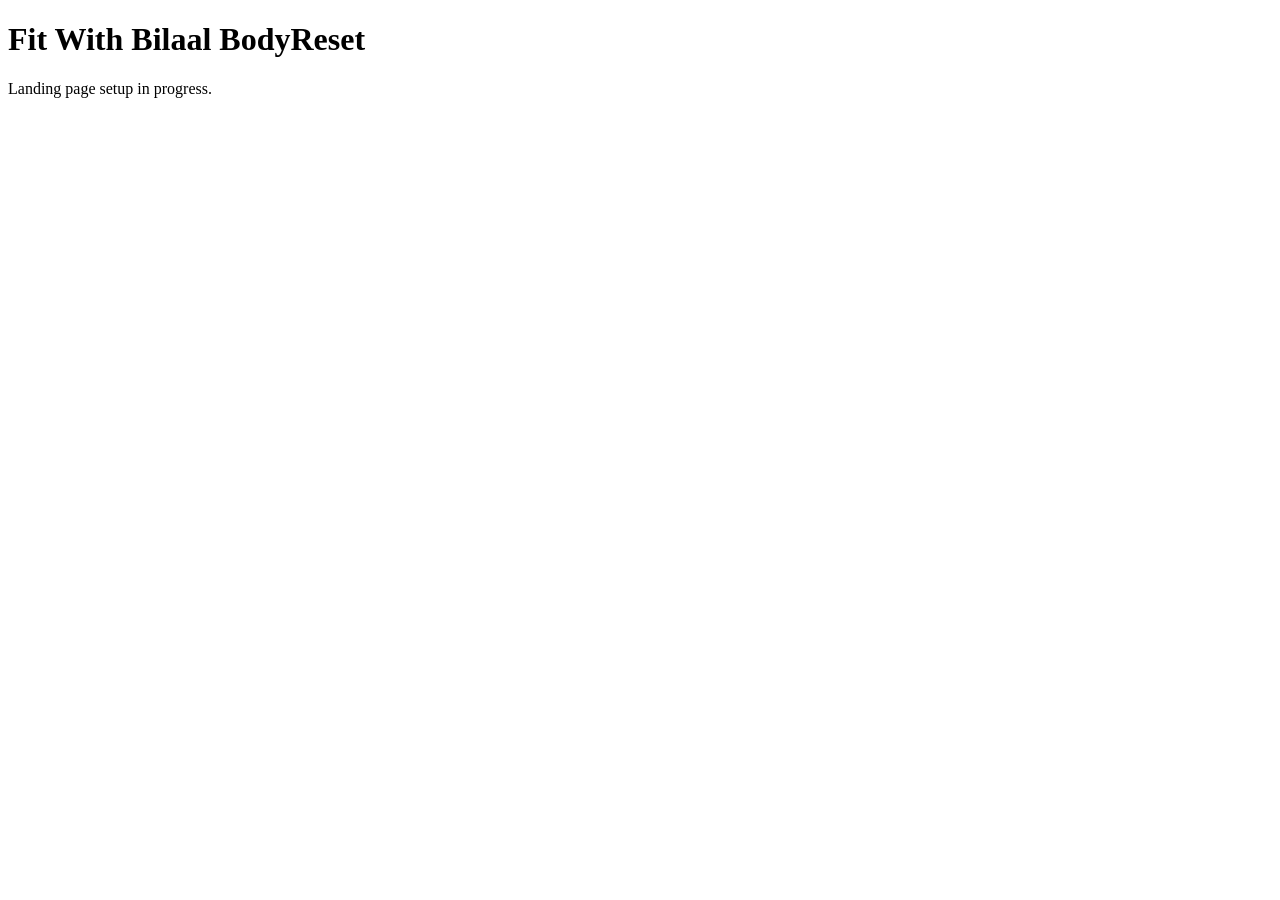
==== index.html @ ba9c6696 "Add Fit With Bilaal landing page" ====
<!doctype html>
<html lang="en"><head><meta charset="utf-8"><meta name="viewport" content="width=device-width, initial-scale=1"><title>Fit With Bilaal | BodyReset</title><meta name="description" content="30 Day Skinny Fat Reset BodyReset Collection"><link rel="stylesheet" href="styles.css"></head><body><main><h1>Fit With Bilaal BodyReset</h1><p>Landing page setup in progress.</p></main></body></html>
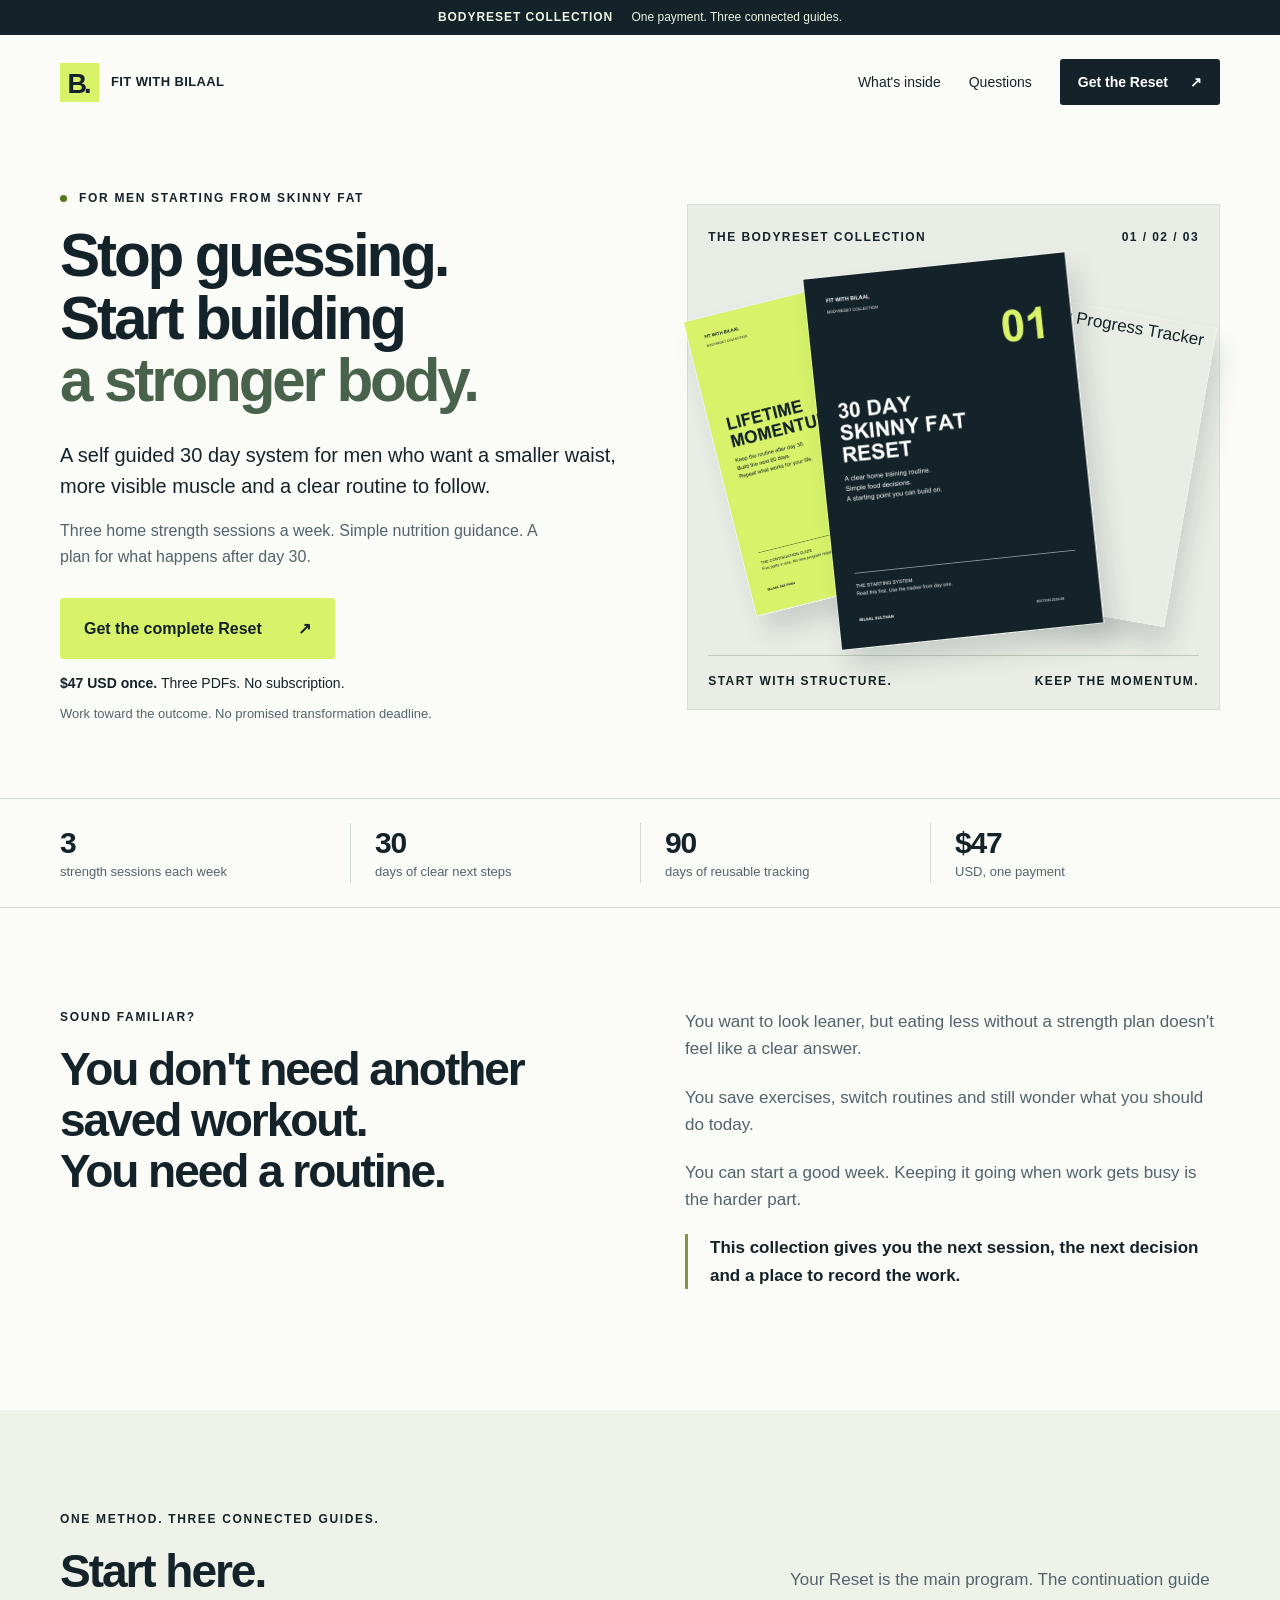
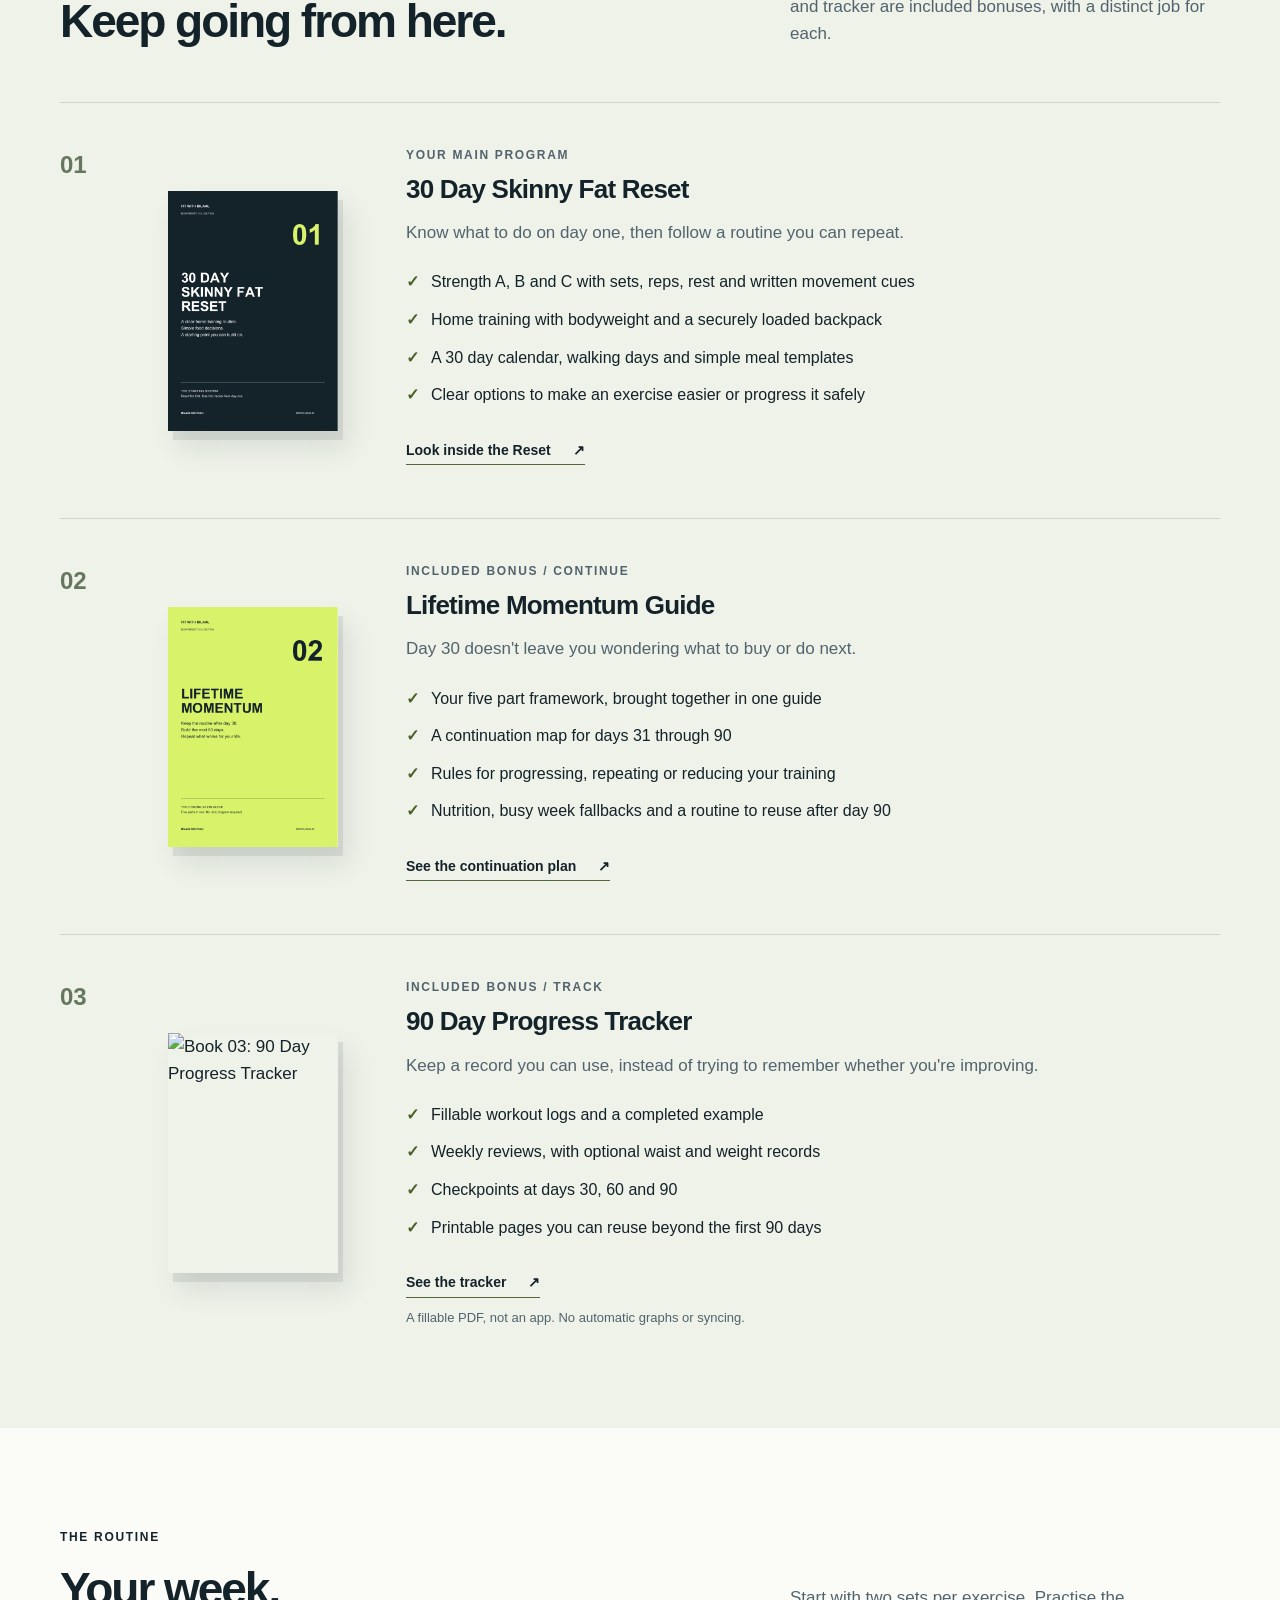
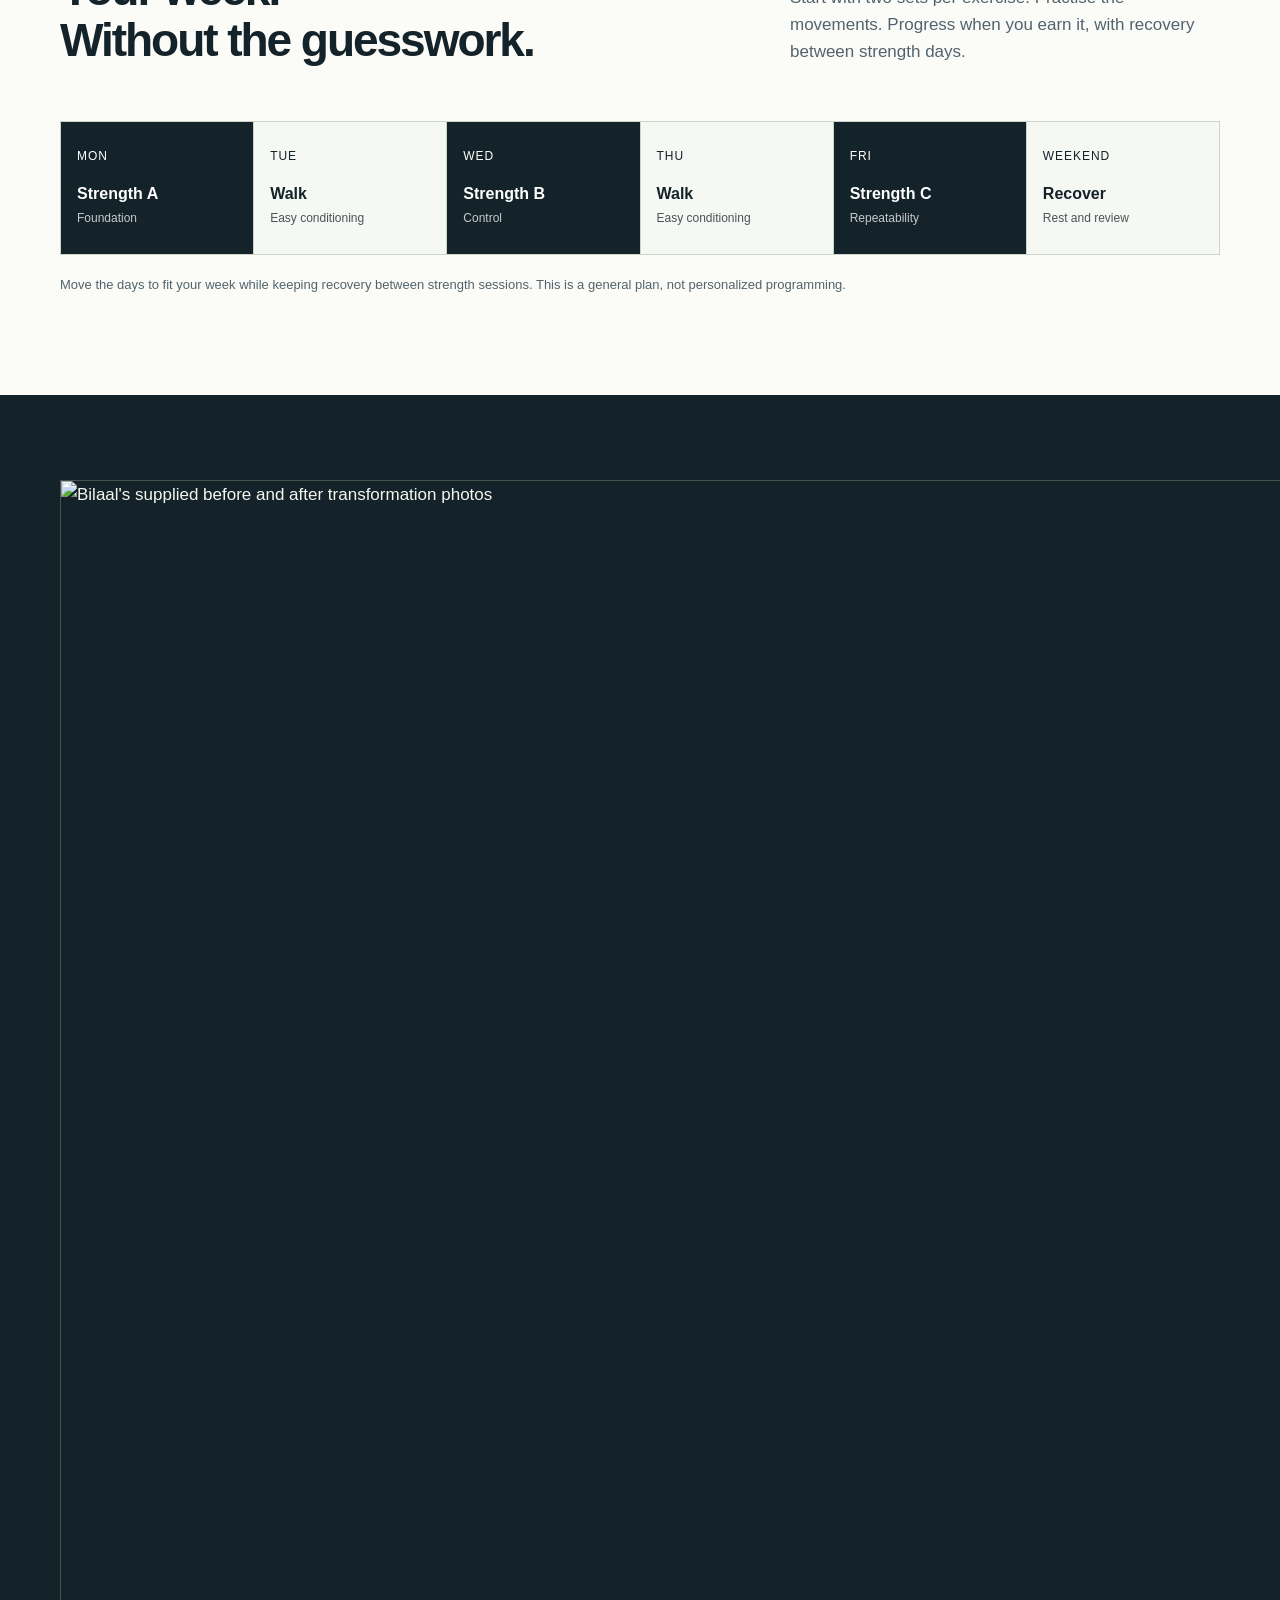
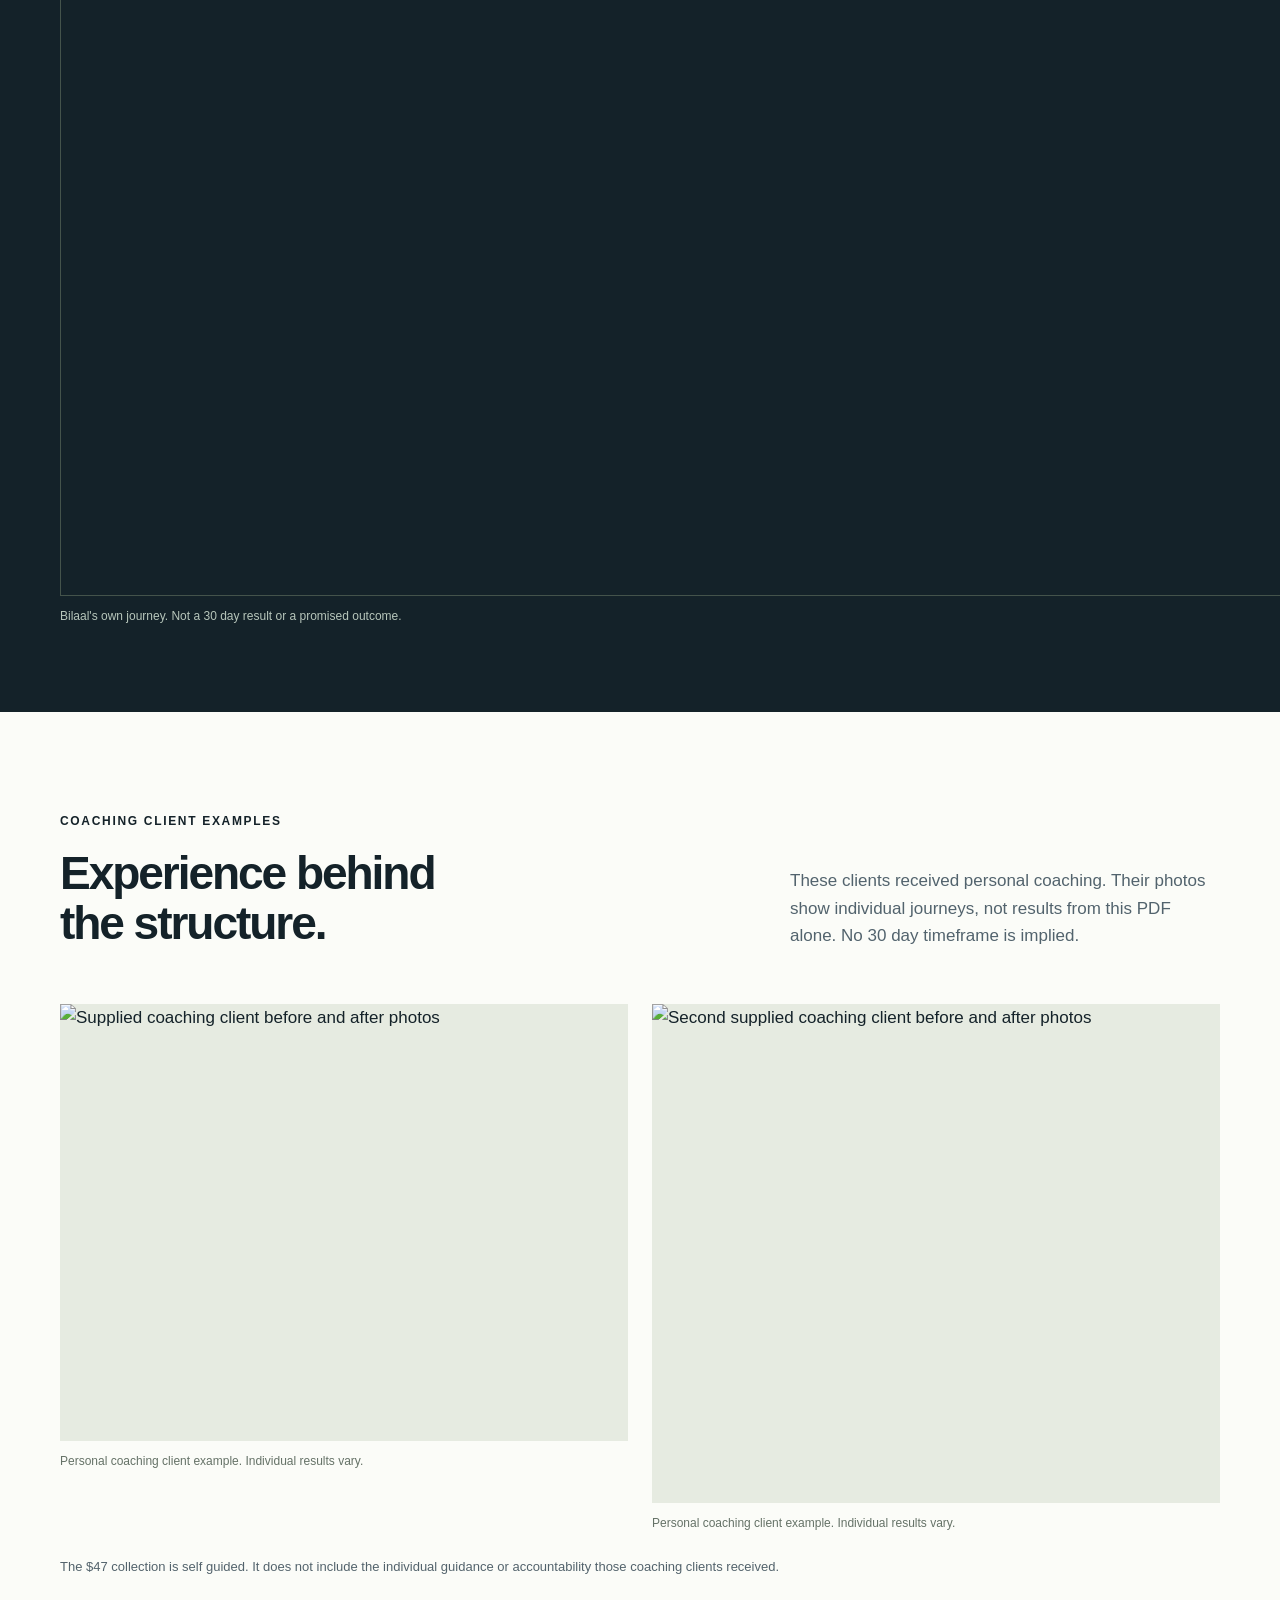
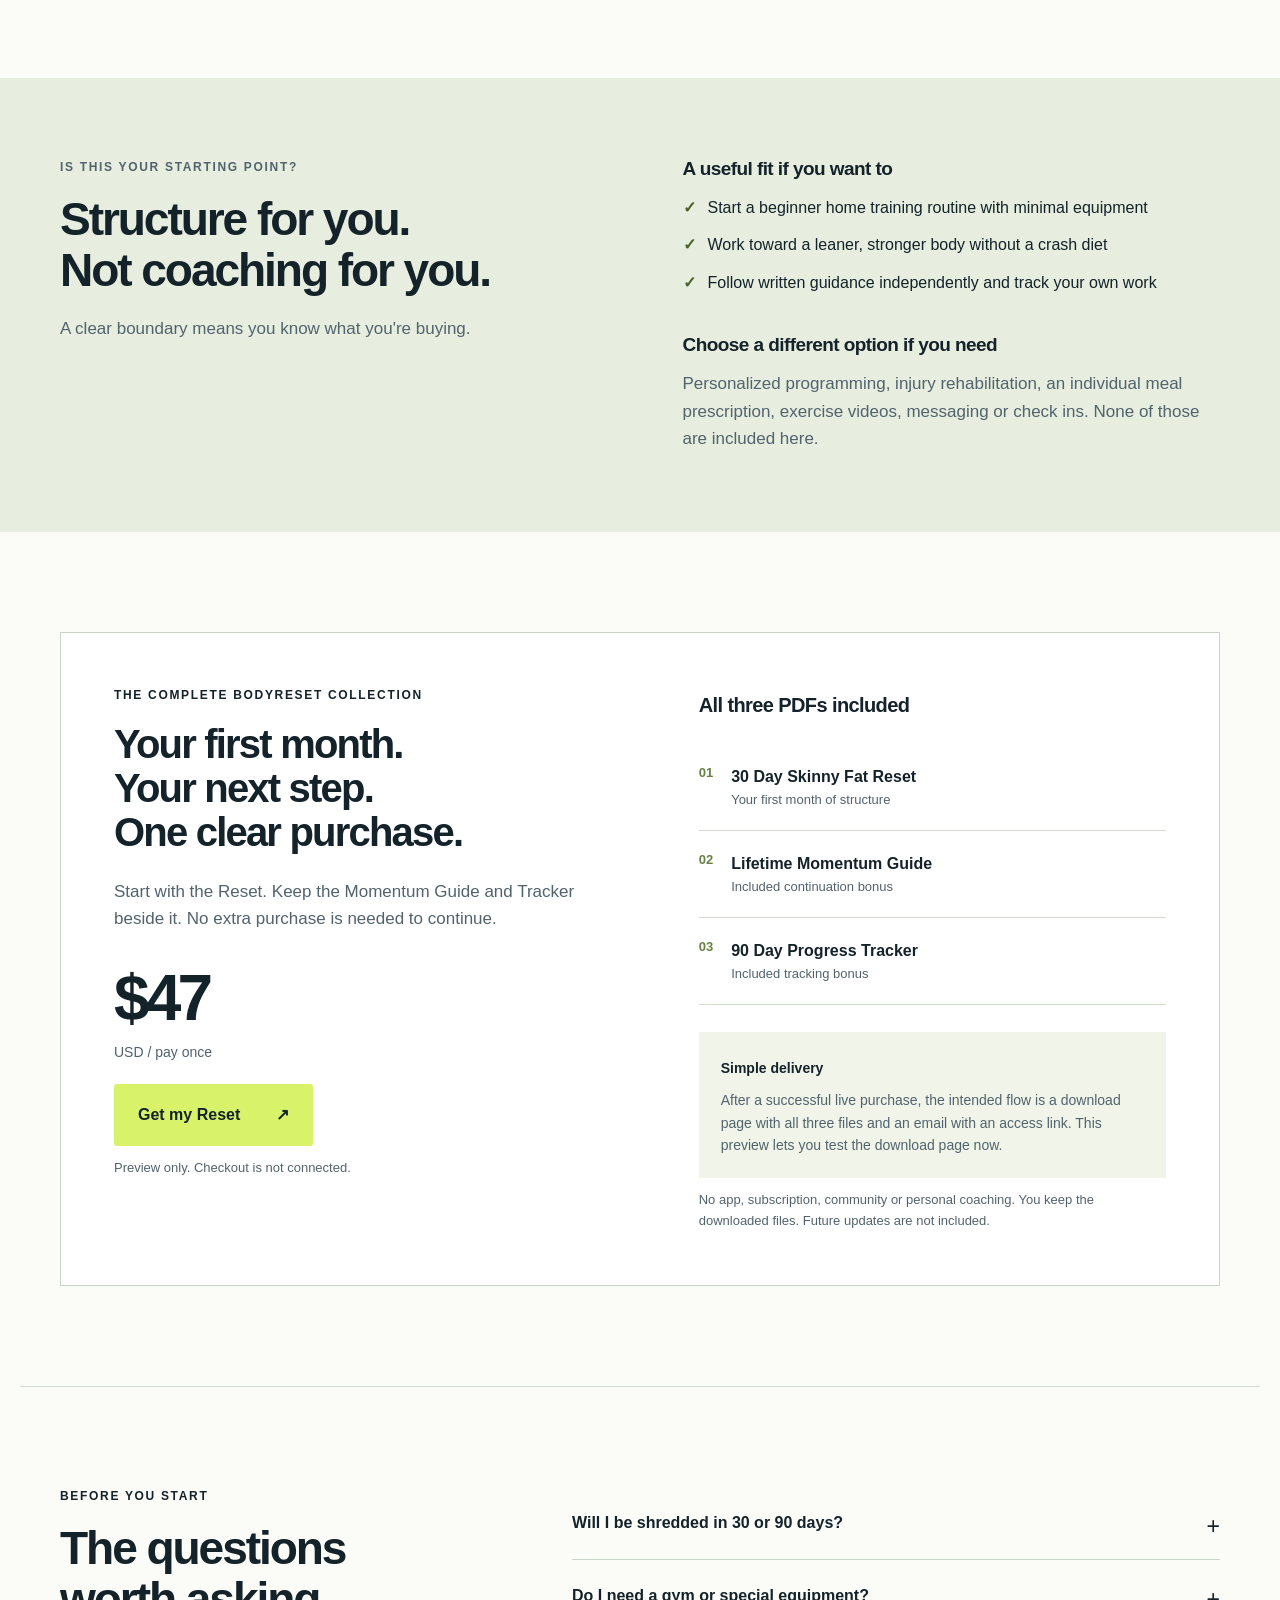
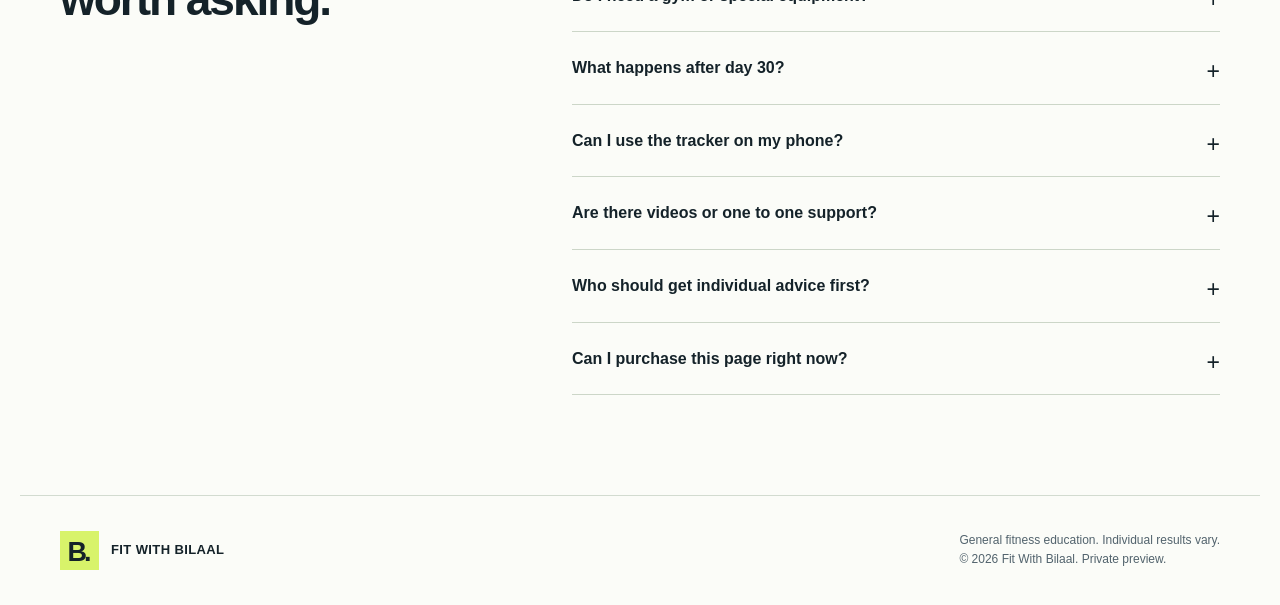
==== commit e1216c44: "Publish BodyReset landing page and assets" ====
--- a/index.html
+++ b/index.html
@@ -1,2 +1,36 @@
 <!doctype html>
-<html lang="en"><head><meta charset="utf-8"><meta name="viewport" content="width=device-width, initial-scale=1"><title>Fit With Bilaal | BodyReset</title><meta name="description" content="30 Day Skinny Fat Reset BodyReset Collection"><link rel="stylesheet" href="styles.css"></head><body><main><h1>Fit With Bilaal BodyReset</h1><p>Landing page setup in progress.</p></main></body></html>+<html lang="en"><head>
+<meta charset="utf-8"><meta name="viewport" content="width=device-width,initial-scale=1"><meta name="robots" content="noindex,nofollow">
+<meta name="description" content="Bilaal's 30 Day Skinny Fat Reset. A self guided home training plan, Lifetime Momentum Guide and reusable 90 Day Progress Tracker. $47 USD once.">
+<title>30 Day Skinny Fat Reset | Fit With Bilaal</title><link rel="icon" href="assets/favicon.svg" type="image/svg+xml"><link rel="stylesheet" href="styles.css"><script src="app.js" defer></script>
+</head><body>
+<a class="skip" href="#main">Skip to content</a><div class="preview-notice">BODYRESET COLLECTION <span>One payment. Three connected guides.</span></div>
+<header class="nav wrap"><a class="brand" href="index.html"><span class="brand-mark">B.</span>FIT WITH BILAAL</a><nav aria-label="Main navigation"><a class="nav-link" href="#inside">What's inside</a><a class="nav-link" href="#questions">Questions</a><a class="button small" href="#get-reset">Get the Reset <span>↗</span></a></nav></header>
+<main id="main">
+<section class="hero wrap"><div class="hero-copy"><p class="eyebrow"><span class="dot"></span> FOR MEN STARTING FROM SKINNY FAT</p><h1>Stop guessing.<br>Start building<br><span>a stronger body.</span></h1><p class="lead">A self guided 30 day system for men who want a smaller waist, more visible muscle and a clear routine to follow.</p><p class="hero-detail">Three home strength sessions a week. Simple nutrition guidance. A plan for what happens after day 30.</p><a class="button primary" href="#get-reset">Get the complete Reset <span>↗</span></a><p class="purchase-note"><strong>$47 USD once.</strong> Three PDFs. No subscription.</p><p class="quiet">Work toward the outcome. No promised transformation deadline.</p></div><div class="product-scene" aria-label="Preview of the three included guides"><div class="scene-label"><span>THE BODYRESET COLLECTION</span><span>01 / 02 / 03</span></div><div class="cover-stage"><img class="cover back left" src="assets/momentum-cover.png" alt="Lifetime Momentum Guide cover" width="596" height="842"><img class="cover back right" src="assets/tracker-cover.png" alt="90 Day Progress Tracker cover" width="596" height="842"><img class="cover front" src="assets/reset-cover.png" alt="30 Day Skinny Fat Reset cover" width="596" height="842" fetchpriority="high"></div><div class="scene-foot"><span>START WITH STRUCTURE.</span><span>KEEP THE MOMENTUM.</span></div></div></section>
+<div class="facts"><div class="wrap fact-grid"><p><strong>3</strong><span>strength sessions each week</span></p><p><strong>30</strong><span>days of clear next steps</span></p><p><strong>90</strong><span>days of reusable tracking</span></p><p><strong>$47</strong><span>USD, one payment</span></p></div></div>
+<section class="section wrap recognition"><div><p class="eyebrow">SOUND FAMILIAR?</p><h2>You don't need another<br>saved workout.<br>You need a routine.</h2></div><div class="recognition-copy"><p>You want to look leaner, but eating less without a strength plan doesn't feel like a clear answer.</p><p>You save exercises, switch routines and still wonder what you should do today.</p><p>You can start a good week. Keeping it going when work gets busy is the harder part.</p><p class="statement">This collection gives you the next session, the next decision and a place to record the work.</p></div></section>
+<section class="section bundle-section" id="inside"><div class="wrap"><div class="section-head"><div><p class="eyebrow">ONE METHOD. THREE CONNECTED GUIDES.</p><h2>Start here.<br>Keep going from here.</h2></div><p class="section-intro">Your Reset is the main program. The continuation guide and tracker are included bonuses, with a distinct job for each.</p></div>
+<div class="book-row"><div class="book-number">01</div><div class="book-preview"><img src="assets/reset-cover.png" alt="Book 01: 30 Day Skinny Fat Reset" width="596" height="842" loading="lazy"></div><div class="book-copy"><p class="eyebrow">YOUR MAIN PROGRAM</p><h3>30 Day Skinny Fat Reset</h3><p>Know what to do on day one, then follow a routine you can repeat.</p><ul class="checklist"><li>Strength A, B and C with sets, reps, rest and written movement cues</li><li>Home training with bodyweight and a securely loaded backpack</li><li>A 30 day calendar, walking days and simple meal templates</li><li>Clear options to make an exercise easier or progress it safely</li></ul><button class="text-link preview-page" data-image="assets/reset-inside.png" data-alt="Actual Strength A session page from the Reset">Look inside the Reset <span>↗</span></button></div></div>
+<div class="book-row"><div class="book-number">02</div><div class="book-preview"><img src="assets/momentum-cover.png" alt="Book 02: Lifetime Momentum Guide" width="596" height="842" loading="lazy"></div><div class="book-copy"><p class="eyebrow">INCLUDED BONUS / CONTINUE</p><h3>Lifetime Momentum Guide</h3><p>Day 30 doesn't leave you wondering what to buy or do next.</p><ul class="checklist"><li>Your five part framework, brought together in one guide</li><li>A continuation map for days 31 through 90</li><li>Rules for progressing, repeating or reducing your training</li><li>Nutrition, busy week fallbacks and a routine to reuse after day 90</li></ul><button class="text-link preview-page" data-image="assets/momentum-inside.png" data-alt="Actual next 60 days page from the Momentum Guide">See the continuation plan <span>↗</span></button></div></div>
+<div class="book-row"><div class="book-number">03</div><div class="book-preview"><img src="assets/tracker-cover.png" alt="Book 03: 90 Day Progress Tracker" width="596" height="842" loading="lazy"></div><div class="book-copy"><p class="eyebrow">INCLUDED BONUS / TRACK</p><h3>90 Day Progress Tracker</h3><p>Keep a record you can use, instead of trying to remember whether you're improving.</p><ul class="checklist"><li>Fillable workout logs and a completed example</li><li>Weekly reviews, with optional waist and weight records</li><li>Checkpoints at days 30, 60 and 90</li><li>Printable pages you can reuse beyond the first 90 days</li></ul><button class="text-link preview-page" data-image="assets/tracker-inside.png" data-alt="Actual weekly training log from the Progress Tracker">See the tracker <span>↗</span></button><p class="quiet">A fillable PDF, not an app. No automatic graphs or syncing.</p></div></div>
+</div></section>
+<section class="section wrap"><div class="section-head"><div><p class="eyebrow">THE ROUTINE</p><h2>Your week.<br>Without the guesswork.</h2></div><p class="section-intro">Start with two sets per exercise. Practise the movements. Progress when you earn it, with recovery between strength days.</p></div><div class="week-strip"><div class="strength"><span>MON</span><strong>Strength A</strong><small>Foundation</small></div><div><span>TUE</span><strong>Walk</strong><small>Easy conditioning</small></div><div class="strength"><span>WED</span><strong>Strength B</strong><small>Control</small></div><div><span>THU</span><strong>Walk</strong><small>Easy conditioning</small></div><div class="strength"><span>FRI</span><strong>Strength C</strong><small>Repeatability</small></div><div><span>WEEKEND</span><strong>Recover</strong><small>Rest and review</small></div></div><p class="quiet">Move the days to fit your week while keeping recovery between strength sessions. This is a general plan, not personalized programming.</p></section>
+<section class="story-section"><div class="wrap story-grid"><figure><img src="assets/bilaal-before-after.png" alt="Bilaal's supplied before and after transformation photos" width="1798" height="1716" loading="lazy"><figcaption>Bilaal's own journey. Not a 30 day result or a promised outcome.</figcaption></figure><div><p class="eyebrow">FROM BILAAL</p><h2>I've been at<br>that starting point.</h2><p class="lead">I went from skinny fat to a leaner, stronger physique. I know why you want more than another list of exercises.</p><p>I put this collection together around the training, food decisions and review habits I use in my approach. The aim is simple: make the next step clear enough to follow on your own.</p><p>You get the structure. You do the work. Your progress and timeline will be individual.</p><div class="signature">Bilaal Sulthan <span>FIT WITH BILAAL</span></div></div></div></section>
+<section class="section wrap" id="proof"><div class="section-head"><div><p class="eyebrow">COACHING CLIENT EXAMPLES</p><h2>Experience behind<br>the structure.</h2></div><p class="section-intro">These clients received personal coaching. Their photos show individual journeys, not results from this PDF alone. No 30 day timeframe is implied.</p></div><div class="proof-grid"><figure><img src="assets/coaching-example-1.png" alt="Supplied coaching client before and after photos" width="1080" height="830" loading="lazy"><figcaption>Personal coaching client example. Individual results vary.</figcaption></figure><figure><img src="assets/coaching-example-2.png" alt="Second supplied coaching client before and after photos" width="1080" height="949" loading="lazy"><figcaption>Personal coaching client example. Individual results vary.</figcaption></figure></div><p class="quiet">The $47 collection is self guided. It does not include the individual guidance or accountability those coaching clients received.</p></section>
+<section class="fit-section"><div class="wrap fit-grid"><div><p class="eyebrow">IS THIS YOUR STARTING POINT?</p><h2>Structure for you.<br>Not coaching for you.</h2><p>A clear boundary means you know what you're buying.</p></div><div><h3>A useful fit if you want to</h3><ul class="checklist"><li>Start a beginner home training routine with minimal equipment</li><li>Work toward a leaner, stronger body without a crash diet</li><li>Follow written guidance independently and track your own work</li></ul><h3>Choose a different option if you need</h3><p>Personalized programming, injury rehabilitation, an individual meal prescription, exercise videos, messaging or check ins. None of those are included here.</p></div></div></section>
+<section class="section wrap" id="get-reset"><div class="offer"><div><p class="eyebrow">THE COMPLETE BODYRESET COLLECTION</p><h2>Your first month.<br>Your next step.<br>One clear purchase.</h2><p>Start with the Reset. Keep the Momentum Guide and Tracker beside it. No extra purchase is needed to continue.</p><div class="price">$47 <span>USD / pay once</span></div><button class="button primary checkout-trigger">Get my Reset <span>↗</span></button><p class="quiet">Preview only. Checkout is not connected.</p></div><div class="offer-includes"><h3>All three PDFs included</h3><ol><li><span>01</span><div><strong>30 Day Skinny Fat Reset</strong><small>Your first month of structure</small></div></li><li><span>02</span><div><strong>Lifetime Momentum Guide</strong><small>Included continuation bonus</small></div></li><li><span>03</span><div><strong>90 Day Progress Tracker</strong><small>Included tracking bonus</small></div></li></ol><div class="delivery-note"><strong>Simple delivery</strong><p>After a successful live purchase, the intended flow is a download page with all three files and an email with an access link. This preview lets you test the download page now.</p></div><p class="quiet">No app, subscription, community or personal coaching. You keep the downloaded files. Future updates are not included.</p></div></div></section>
+<section class="section wrap faq" id="questions"><div><p class="eyebrow">BEFORE YOU START</p><h2>The questions<br>worth asking.</h2></div><div class="questions">
+<details><summary>Will I be shredded in 30 or 90 days?</summary><p>No specific result or deadline is guaranteed. The first 30 days establish your routine. Your starting point, consistency, nutrition, recovery and other individual factors affect progress. The continuation guide helps you keep working beyond the reset.</p></details>
+<details><summary>Do I need a gym or special equipment?</summary><p>No gym is needed. You need clear floor space, a stable chair, a fixed counter or wall and a secure backpack you can load safely. Pulling and hinging exercises use the backpack. This is not a completely equipment free plan.</p></details>
+<details><summary>What happens after day 30?</summary><p>Continue the same weekly routine and tracker. The included Lifetime Momentum Guide gives you a days 31 to 90 map, progression decisions and principles to reuse afterward. Lifetime means reusable guidance, not lifetime coaching or ongoing updates.</p></details>
+<details><summary>Can I use the tracker on my phone?</summary><p>The tracker has fillable fields. Use a PDF reader that supports saving forms and test a saved entry first; some phone preview apps do not preserve them. You can also print the pages. It does not calculate trends or sync automatically.</p></details>
+<details><summary>Are there videos or one to one support?</summary><p>No. You receive written exercise cues, easier variations and progression rules. Videos, Trainerize, personalized adjustments, messaging, calls and community access are not included.</p></details>
+<details><summary>Who should get individual advice first?</summary><p>This is general education for generally healthy adults, not treatment or rehabilitation. If you have medical conditions, injuries or dietary restrictions, seek qualified guidance. It is not a weight loss plan for minors, people who are underweight or anyone with a history of disordered eating.</p></details>
+<details><summary>Can I purchase this page right now?</summary><p>No. This is a private working preview. Payment, purchase verification and automated delivery are not connected. Refund terms, business contact details and checkout policies must be confirmed before the live launch. No card or personal information is collected here.</p></details>
+</div></section>
+</main><footer class="wrap footer"><a class="brand" href="#main"><span class="brand-mark">B.</span>FIT WITH BILAAL</a><p>General fitness education. Individual results vary.<br>© 2026 Fit With Bilaal. Private preview.</p></footer>
+<dialog id="sample-dialog" aria-labelledby="sample-title"><div class="dialog-top"><h2 id="sample-title">Inside the collection</h2><button class="close-dialog icon-button" aria-label="Close page preview">×</button></div><img id="sample-image" alt="" width="596" height="842"></dialog>
+<dialog id="checkout-dialog" aria-labelledby="checkout-title"><div class="dialog-top"><p class="eyebrow">CHECKOUT PREVIEW</p><button class="close-dialog icon-button" aria-label="Close checkout preview">×</button></div><h2 id="checkout-title">Your complete collection.</h2><p>30 Day Reset + Momentum Guide + Progress Tracker.</p><p class="price">$47 <span>USD once</span></p><div class="preview-box"><strong>No purchase is happening.</strong><p>The live checkout is not connected. This button opens the sample delivery page, so you can review the experience without entering payment details.</p></div><a class="button primary full" href="delivery.html">Preview my download page <span>↗</span></a></dialog>
+</body></html>
+
--- a/styles.css
+++ b/styles.css
@@ -0,0 +1,12 @@
+*{box-sizing:border-box}html{scroll-behavior:smooth;scroll-padding-top:32px}body{margin:0;background:#fbfcf8;color:#142229;font-family:Arial,Helvetica,sans-serif;font-size:17px;line-height:1.6}h1,h2,h3,p,figure{margin:0}a{color:inherit}button{font:inherit}img{display:block;max-width:100%;height:auto}button,a{touch-action:manipulation}button:focus-visible,a:focus-visible,summary:focus-visible{outline:3px solid #3b6a91;outline-offset:6px}.wrap{max-width:1240px;padding-left:40px;padding-right:40px;margin:auto}.preview-notice{background:#142229;color:#eef4e3;text-align:center;font-size:12px;letter-spacing:.08em;padding:8px 20px;font-weight:700}.preview-notice span{font-weight:400;letter-spacing:0;margin-left:14px}.nav{display:flex;align-items:center;justify-content:space-between;height:94px;gap:20px}.brand{font-weight:800;letter-spacing:.03em;text-decoration:none;display:inline-flex;align-items:center;gap:12px;font-size:13px}.brand-mark{font-size:27px;letter-spacing:-3px;display:inline-grid;place-items:center;width:39px;height:39px;color:#142229;background:#d8f36a;padding-right:3px}.nav nav{display:flex;align-items:center;gap:28px}.nav-link{text-decoration:none;font-size:14px}.button{display:inline-flex;align-items:center;justify-content:space-between;gap:36px;border:0;border-radius:3px;background:#142229;color:#fff;text-decoration:none;font-size:16px;font-weight:700;padding:18px 24px;min-height:54px;cursor:pointer;transition:background .16s,transform .16s}.button:hover{background:#30434a;transform:translateY(-2px)}.button.primary{background:#d8f36a;color:#142229}.button.primary:hover{background:#c7e65a}.button.small{font-size:14px;min-height:42px;padding:12px 18px;gap:22px}.button.full{display:flex;width:100%}.eyebrow{font-size:12px;letter-spacing:.14em;font-weight:700;line-height:1.5;margin-bottom:18px}.dot{display:inline-block;width:7px;height:7px;background:#53791a;border-radius:50%;margin-right:7px}.hero{display:grid;grid-template-columns:1.08fr 1fr;gap:52px;padding-top:60px;padding-bottom:74px;align-items:center}h1{font-size:clamp(45px,4.7vw,68px);line-height:1.04;letter-spacing:-.052em;font-weight:800;margin-bottom:27px}h1 span{color:#48624c}.lead{font-size:20px;line-height:1.55;max-width:570px}.hero-detail{color:#52636d;font-size:16px;line-height:1.65;margin:16px 0 27px;max-width:495px}.purchase-note{font-size:14px;margin:13px 0 9px}.quiet{color:#53636c;font-size:13px;line-height:1.6}.product-scene{background:#e9ede5;min-width:0;padding:24px 20px 19px;border:1px solid #d8ded4}.scene-label,.scene-foot{display:flex;justify-content:space-between;gap:10px;font-size:9px;letter-spacing:.12em;font-weight:700}.cover-stage{height:410px;position:relative;display:flex;align-items:center;justify-content:center}.cover{position:absolute;box-shadow:8px 18px 24px #14222925;border:1px solid #ffffff44}.cover.front{width:54%;transform:rotate(-6deg);z-index:3}.cover.back{width:44%;z-index:2}.cover.left{left:2%;transform:rotate(-14deg) translateY(-7px)}.cover.right{right:1%;transform:rotate(10deg) translateY(9px)}.scene-foot{border-top:1px solid #becabb;padding-top:17px;font-size:8px}.facts{border-top:1px solid #d2dbd0;border-bottom:1px solid #d2dbd0}.fact-grid{display:grid;grid-template-columns:repeat(4,1fr);padding-top:24px;padding-bottom:24px}.fact-grid p{display:flex;flex-direction:column;padding-left:24px;border-left:1px solid #d2dbd0}.fact-grid p:first-child{padding-left:0;border:0}.fact-grid strong{font-size:30px;line-height:1.3;letter-spacing:-.04em}.fact-grid span{font-size:13px;color:#52636d}.section{padding-top:100px;padding-bottom:100px}h2{font-size:clamp(32px,3.6vw,49px);line-height:1.1;letter-spacing:-.045em;font-weight:800}h3{font-size:26px;line-height:1.2;letter-spacing:-.03em;margin-bottom:14px}.recognition{display:grid;grid-template-columns:1fr 1fr;gap:90px}.recognition-copy p{margin-bottom:21px;color:#52636d}.recognition-copy .statement{border-left:3px solid #839541;color:#142229;padding-left:22px;font-weight:700}.bundle-section{background:#eef2e9}.section-head{display:flex;justify-content:space-between;gap:50px;align-items:end;margin-bottom:55px}.section-intro{max-width:430px;color:#52636d}.book-row{display:grid;grid-template-columns:60px 190px 1fr;gap:48px;border-top:1px solid #cbd5c8;padding:43px 0;align-items:center}.book-row:last-child{padding-bottom:0}.book-number{align-self:start;font-size:24px;color:#65785f;font-weight:700}.book-preview img{width:170px;box-shadow:5px 9px 0 #14222916,10px 17px 26px #14222918}.book-copy{max-width:650px}.book-copy .eyebrow{font-size:11px;margin-bottom:10px}.book-copy>p{color:#52636d}.checklist{list-style:none;padding:0;margin:23px 0}.checklist li{position:relative;padding-left:25px;margin:12px 0;font-size:15px;line-height:1.6}.checklist li:before{content:'✓';position:absolute;left:0;color:#496128;font-weight:bold}.text-link{border:0;border-bottom:1px solid #53663d;background:none;padding:3px 0;color:#142229;font-weight:700;font-size:14px;cursor:pointer;text-decoration:none;display:inline-flex;gap:22px;margin:5px 0 10px}.week-strip{display:grid;grid-template-columns:repeat(6,1fr);gap:1px;background:#cbd5c8;border:1px solid #cbd5c8;margin-bottom:20px}.week-strip>div{padding:25px 16px;background:#f6f8f3}.week-strip>div.strength{background:#142229;color:#fff}.week-strip span,.week-strip small{display:block;font-size:11px}.week-strip span{margin-bottom:15px;letter-spacing:.08em}.week-strip strong{display:block;font-size:16px;margin-bottom:3px}.week-strip small{opacity:.76}.story-section{background:#142229;color:#f4f7ee;padding:85px 0}.story-grid{display:grid;grid-template-columns:1fr 1fr;align-items:center;gap:75px}.story-grid h2{margin-bottom:26px}.story-grid p:not(.eyebrow){margin-bottom:21px;color:#d2dbd4}.story-grid .eyebrow{color:#d8f36a}.story-grid img{border:1px solid #44534b}.signature{font-size:19px;font-weight:700;margin-top:35px}.signature span{display:block;font-size:10px;letter-spacing:.12em;color:#d8f36a;margin-top:7px}figcaption{font-size:12px;line-height:1.6;margin-top:11px;color:#657267}.story-grid figcaption{color:#b7c6bb}.proof-grid{display:grid;grid-template-columns:1fr 1fr;gap:24px;align-items:start}.proof-grid img{width:100%;background:#e6ebe1}.proof-grid+.quiet{margin-top:24px;max-width:820px}.fit-section{background:#e7eddf;padding:80px 0}.fit-grid{display:grid;grid-template-columns:1fr 1fr;gap:85px}.fit-grid h2{margin-bottom:20px}.fit-grid h3{font-size:19px}.fit-grid p{color:#52636d}.fit-grid .checklist{margin-top:0;margin-bottom:38px}.offer{display:grid;grid-template-columns:1.08fr 1fr;border:1px solid #ccd6c8;padding:53px;gap:80px;background:#fff}.offer h2{font-size:40px;margin-bottom:24px}.offer>div>p:not(.eyebrow):not(.quiet){color:#52636d;margin-bottom:20px}.offer .price{margin:28px 0 23px}.price{font-size:64px;font-weight:800;line-height:1.2;letter-spacing:-.06em}.price span{display:block;font-size:14px;font-weight:400;letter-spacing:0;color:#52636d;margin-top:7px}.offer .quiet{margin-top:12px}.offer-includes{padding-top:7px}.offer-includes h3{font-size:20px}.offer-includes ol{padding:0;list-style:none;margin:27px 0}.offer-includes li{display:flex;gap:18px;border-bottom:1px solid #d2dbd0;padding:19px 0}.offer-includes li>span{font-size:13px;color:#698044;font-weight:bold}.offer-includes strong{font-size:16px}.offer-includes small{display:block;font-size:13px;color:#52636d}.delivery-note{background:#f0f4e9;padding:22px}.delivery-note strong{font-size:14px}.delivery-note p{font-size:14px;color:#52636d;margin-top:8px}.faq{border-top:1px solid #d2dbd0;display:grid;grid-template-columns:.8fr 1.2fr;gap:80px}.questions details{border-bottom:1px solid #ccd6c8}.questions summary{cursor:pointer;list-style:none;padding:23px 28px 23px 0;font-weight:700;font-size:16px;position:relative}.questions summary::-webkit-details-marker{display:none}.questions summary:after{content:'+';position:absolute;right:0;top:21px;font-size:23px;font-weight:400}.questions details[open] summary:after{content:'−'}.questions details p{font-size:15px;color:#52636d;padding:0 20px 24px 0}.footer{display:flex;justify-content:space-between;gap:35px;border-top:1px solid #d2dbd0;padding-top:35px;padding-bottom:35px}.footer p{font-size:12px;color:#52636d}.skip{position:fixed;top:-100px;left:15px;background:#d8f36a;padding:12px;z-index:20}.skip:focus{top:10px}dialog{border:1px solid #ccd6c8;border-radius:7px;max-width:min(720px,94vw);max-height:92vh;padding:28px;box-shadow:0 25px 90px #0004;color:#142229;background:#fbfcf8}dialog::backdrop{background:#0c1829b5}body:has(dialog[open]){overflow:hidden}.dialog-top{display:flex;justify-content:space-between;align-items:center;gap:20px;margin-bottom:20px}.dialog-top h2{font-size:20px}.dialog-top .eyebrow{margin:0}.icon-button{border:1px solid #ccd6c8;background:#fff;min-width:44px;height:44px;font-size:28px;cursor:pointer}.preview-box{padding:20px;background:#eaf0de;margin:25px 0;font-size:15px}.preview-box p{margin-top:8px}#checkout-dialog{max-width:560px;padding:32px}#checkout-dialog h2{font-size:34px;margin-bottom:16px}#checkout-dialog .price{margin-top:22px}.delivery-main{max-width:1040px;padding-top:70px;padding-bottom:80px}.delivery-main h1{font-size:54px;max-width:800px}.download-actions{display:flex;gap:18px;align-items:center;margin:28px 0 52px;flex-wrap:wrap}.download-list{display:grid;grid-template-columns:repeat(3,1fr);gap:22px}.download-card{padding:24px;border:1px solid #ccd6c8;background:#fff}.download-card img{width:115px;box-shadow:4px 8px 16px #14222920;margin-bottom:25px}.download-card h2{font-size:24px;margin-bottom:12px}.download-card p{font-size:14px;color:#52636d;margin-bottom:18px}.start-steps{margin-top:60px;border-top:1px solid #ccd6c8;padding-top:40px}.start-steps h2{font-size:34px;margin-bottom:20px}.start-steps li{margin-bottom:15px}.status{font-size:14px;min-height:24px;color:#496128;margin:12px 0}
+@media(min-width:1450px){.cover-stage{height:440px}}
+@media(max-width:950px){.wrap{padding-left:26px;padding-right:26px}.hero{gap:27px;padding-top:45px}.cover-stage{height:330px}.hero h1{font-size:48px}.lead{font-size:18px}.scene-label,.scene-foot{font-size:7px}.recognition,.story-grid,.fit-grid{gap:38px}.book-row{grid-template-columns:35px 145px 1fr;gap:26px}.week-strip{grid-template-columns:repeat(3,1fr)}.section{padding-top:70px;padding-bottom:70px}.offer{padding:32px;gap:35px}.offer h2{font-size:34px}.faq{gap:35px}.section-head{gap:30px}.section-intro{max-width:330px}.nav nav{gap:16px}}
+@media(max-width:700px){.wrap{padding-left:22px;padding-right:22px}.preview-notice{font-size:10px}.preview-notice span{display:block;margin:3px 0 0;font-size:11px}.nav{height:78px}.brand{font-size:11px;gap:9px}.brand-mark{width:33px;height:33px;font-size:24px}.nav-link{display:none}.button.small{padding:10px 13px;font-size:12px;gap:13px}.hero{grid-template-columns:1fr;padding-top:31px;padding-bottom:45px;gap:35px}.hero h1{font-size:clamp(43px,10.8vw,64px);letter-spacing:-.055em}.eyebrow{font-size:10px}.hero .lead{font-size:19px}.hero .button{width:100%}.hero .quiet{font-size:12px}.product-scene{padding:20px;max-width:490px;width:100%;justify-self:center}.cover-stage{height:330px}.cover.front{width:50%}.cover.back{width:41%}.cover.left{left:6%}.cover.right{right:4%}.scene-label{font-size:8px}.scene-foot{font-size:7px}.fact-grid{grid-template-columns:1fr 1fr;row-gap:25px}.fact-grid p:nth-child(3){border:0;padding-left:0}.fact-grid strong{font-size:28px}.fact-grid span{font-size:11px}.section{padding-top:55px;padding-bottom:55px}.recognition,.story-grid,.fit-grid,.faq{grid-template-columns:1fr;gap:30px}h2{font-size:35px}.recognition-copy{font-size:16px}.section-head{display:block;margin-bottom:30px}.section-intro{max-width:none;margin-top:23px;font-size:16px}.book-row{grid-template-columns:34px 1fr;gap:16px;padding:30px 0}.book-number{font-size:20px}.book-preview{justify-self:center}.book-preview img{width:144px}.book-copy{grid-column:1/-1;margin-top:10px}.book-copy h3{font-size:26px}.book-copy>p{font-size:16px}.checklist li{font-size:14px}.week-strip>div{padding:20px 13px}.week-strip strong{font-size:14px}.week-strip small{font-size:10px}.story-section{padding:50px 0}.story-grid>figure{order:2}.story-grid{gap:35px}.story-grid h2{font-size:37px}.proof-grid{grid-template-columns:1fr;gap:32px}.fit-section{padding:50px 0}.offer{grid-template-columns:1fr;padding:26px;gap:35px}.offer h2{font-size:33px}.offer .button{width:100%}.offer-includes{border-top:1px solid #ccd6c8;padding-top:30px}.price{font-size:58px}.footer{display:block}.footer p{margin-top:20px}.faq{gap:25px}.questions summary{font-size:15px}.delivery-main{padding-top:40px}.delivery-main h1{font-size:42px}.download-list{grid-template-columns:1fr}.download-card{display:grid;grid-template-columns:90px 1fr;gap:20px}.download-card img{margin:0}.download-card h2{font-size:23px}.start-steps h2{font-size:29px}dialog{padding:15px}#checkout-dialog{padding:24px}.dialog-top h2{font-size:17px}}
+@media(prefers-reduced-motion:reduce){html{scroll-behavior:auto}.button{transition:none}}
+.checklist li,.questions summary,.questions details p,.download-card p{font-size:1rem}
+.eyebrow,.book-copy .eyebrow,.signature span,.week-strip span,.week-strip small,.preview-notice,.preview-notice span{font-size:.75rem}
+.scene-label,.scene-foot{font-size:.75rem;flex-wrap:wrap;line-height:1.4}
+.button.small{min-height:44px}
+h1,h2,h3{overflow-wrap:break-word}
+@media(max-width:360px){.hero h1{font-size:36px}.nav{gap:8px}.nav .brand{font-size:10px;white-space:nowrap;gap:8px}.nav .button.small{gap:10px;white-space:nowrap;font-size:12px;padding:10px}}
+
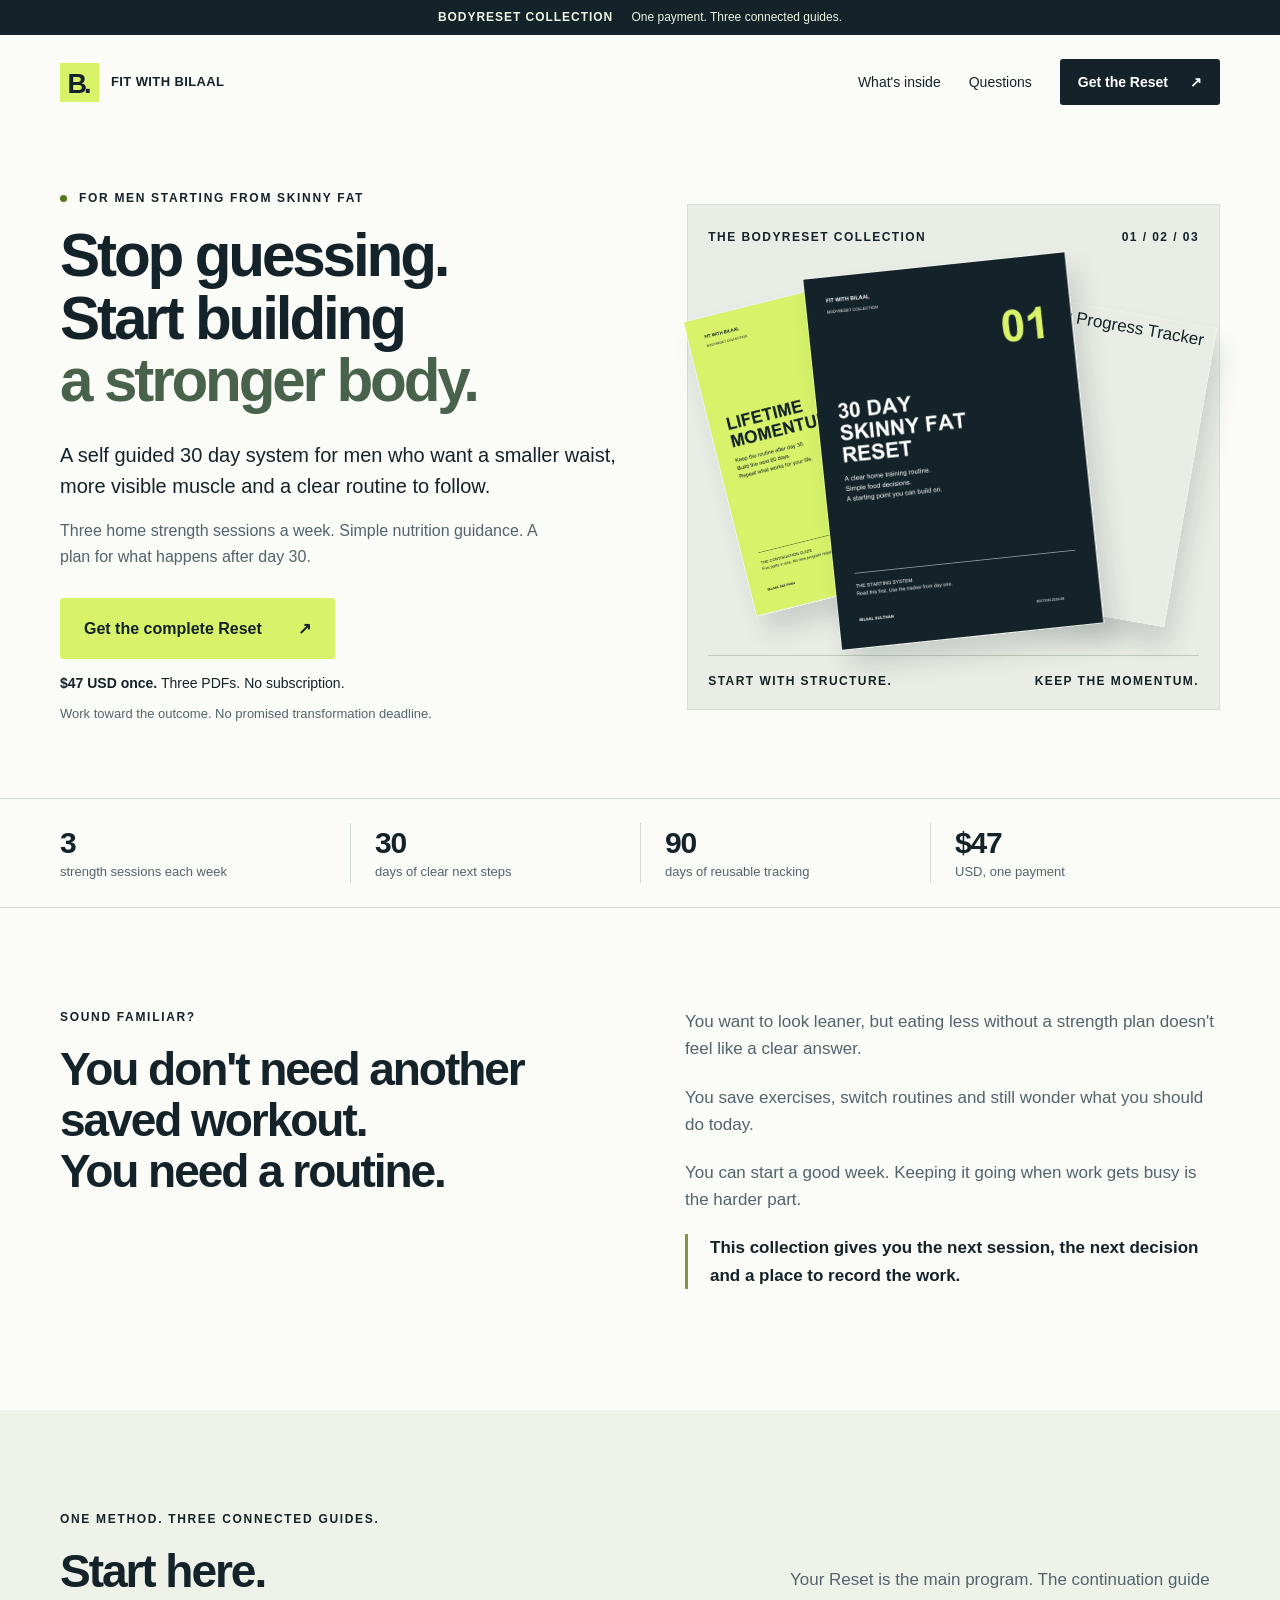
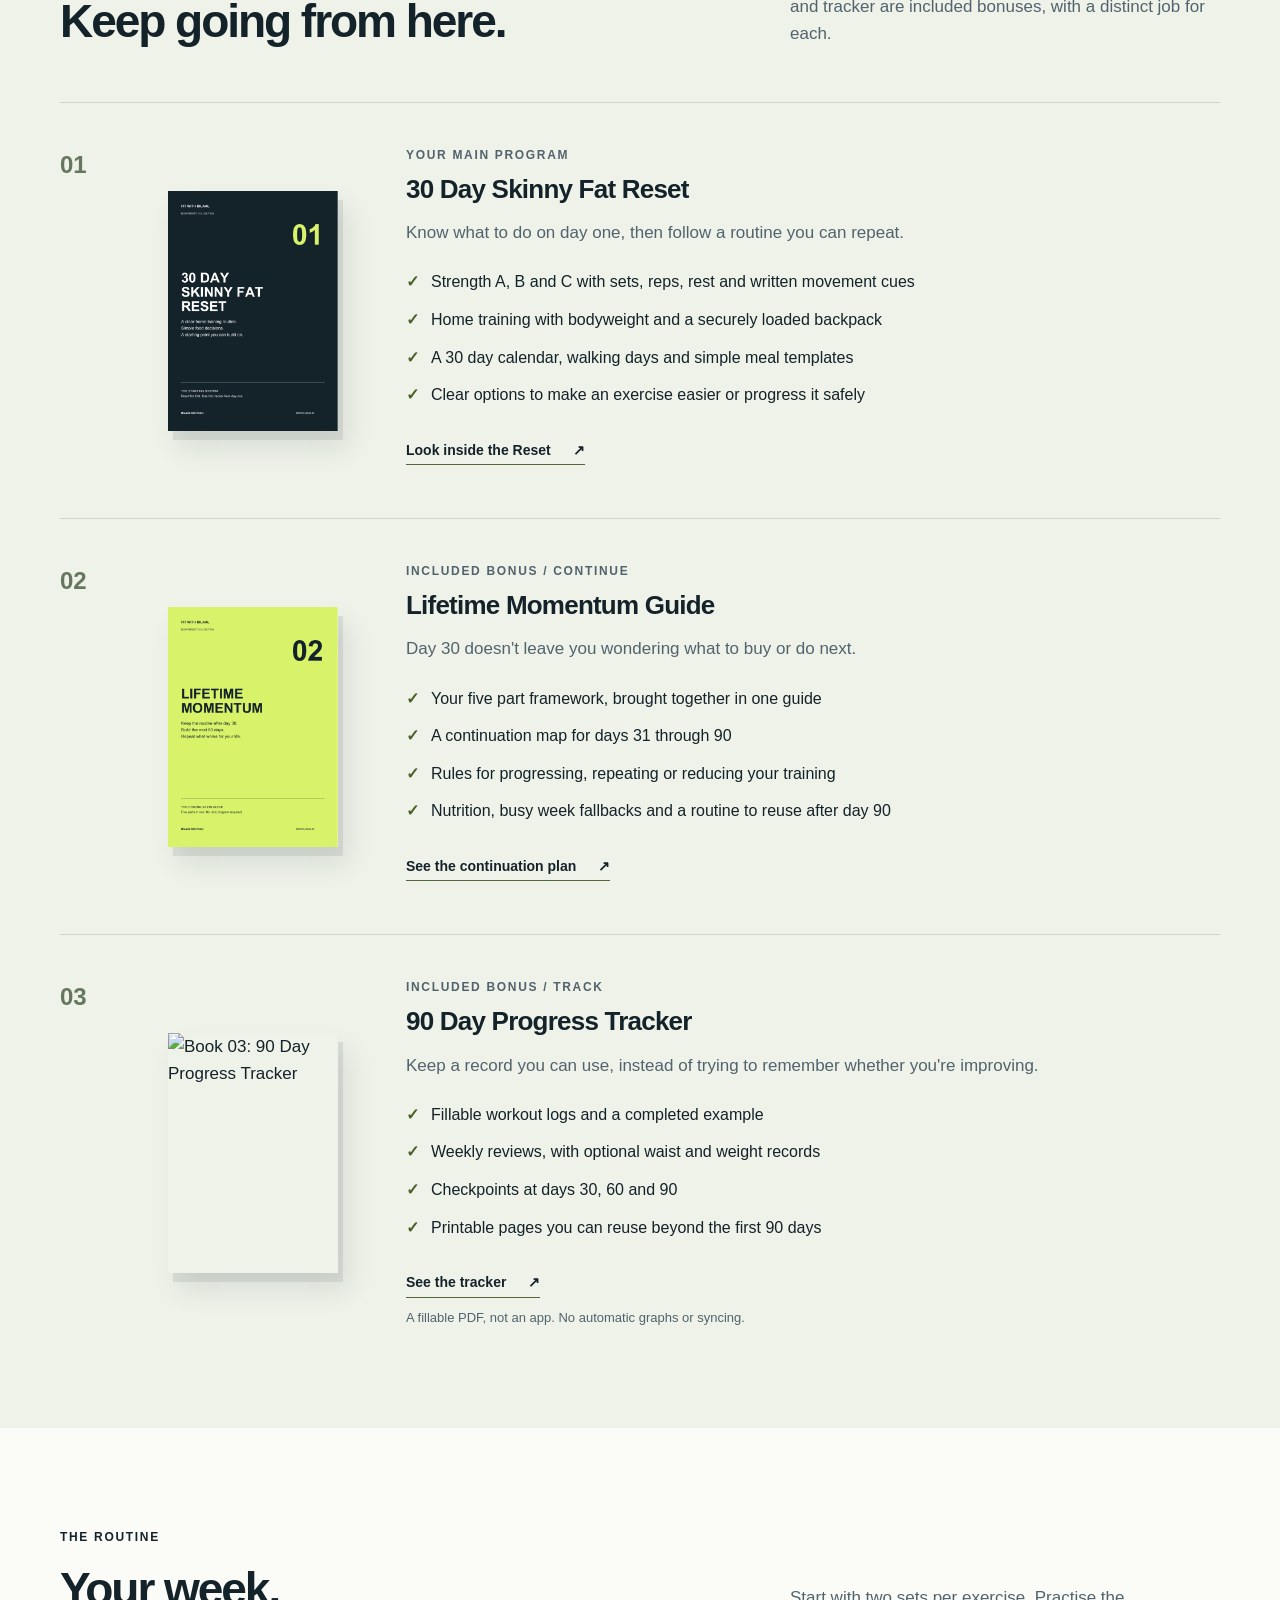
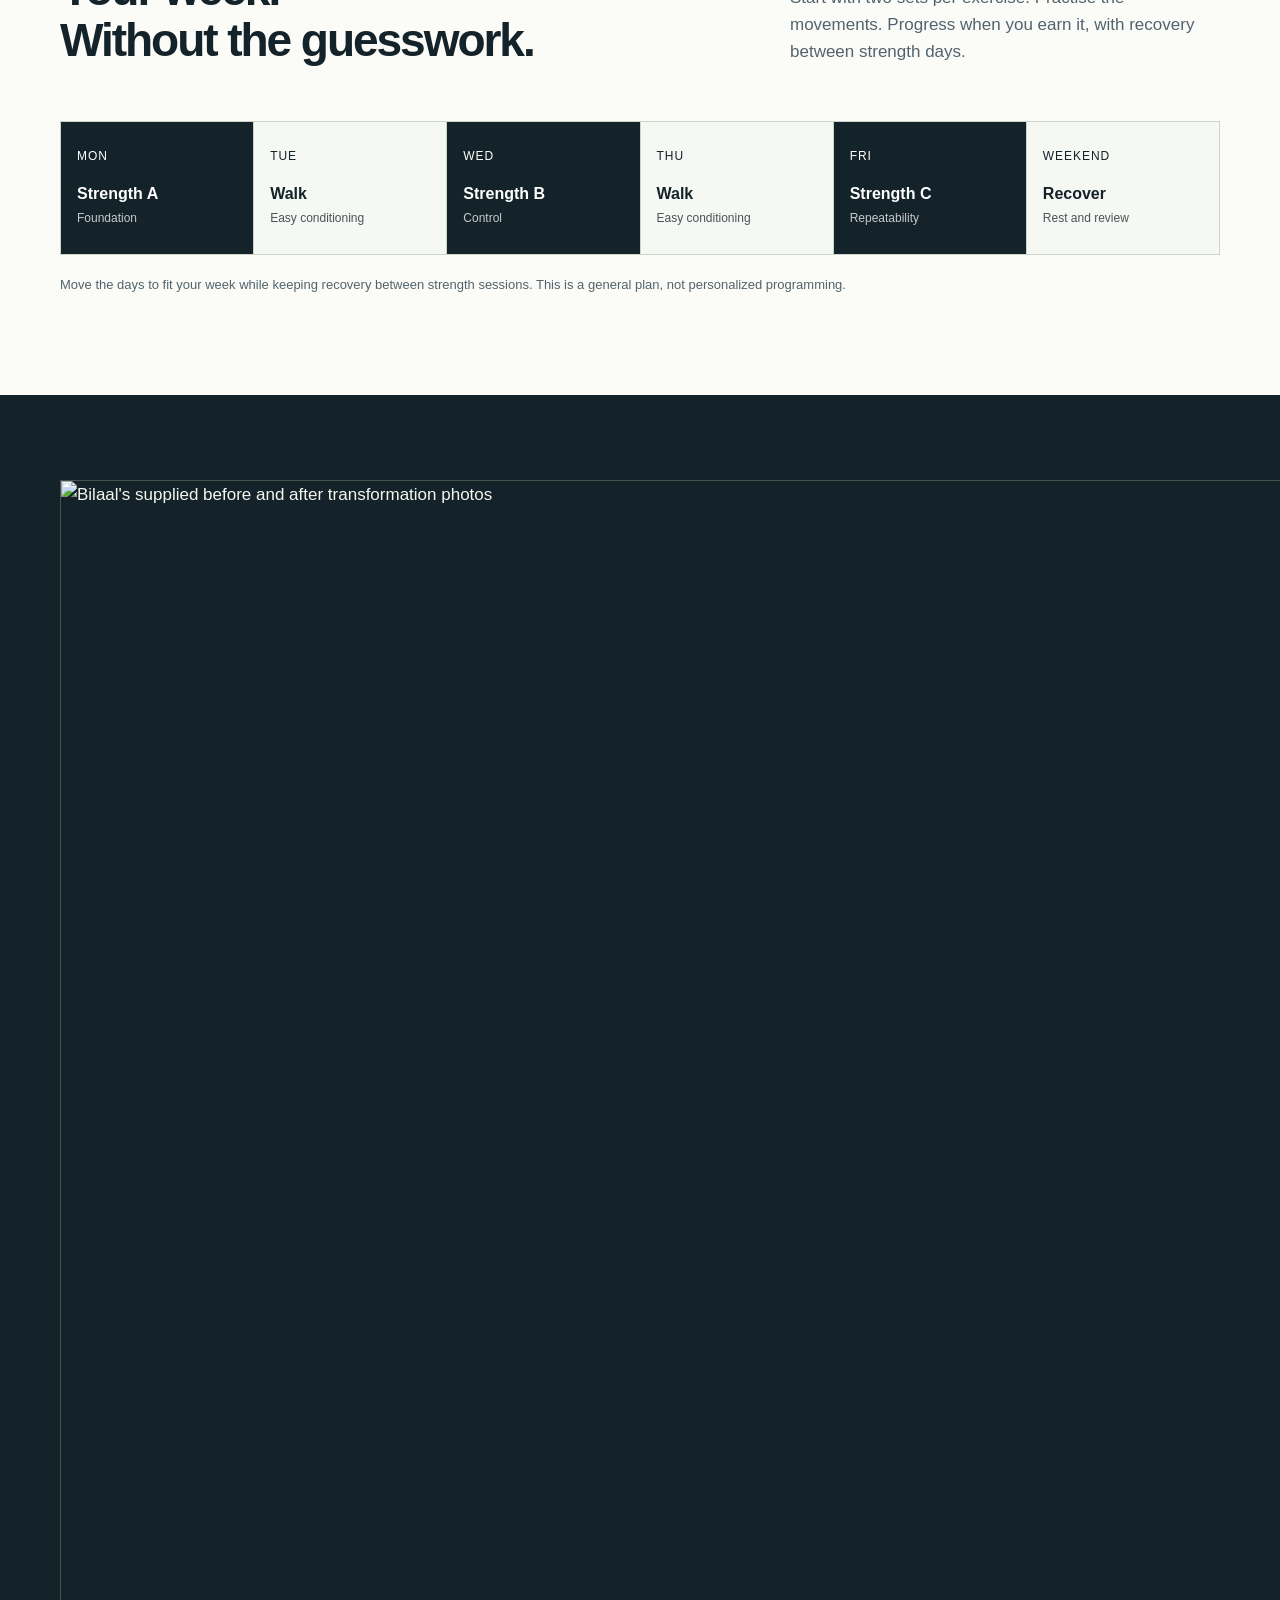
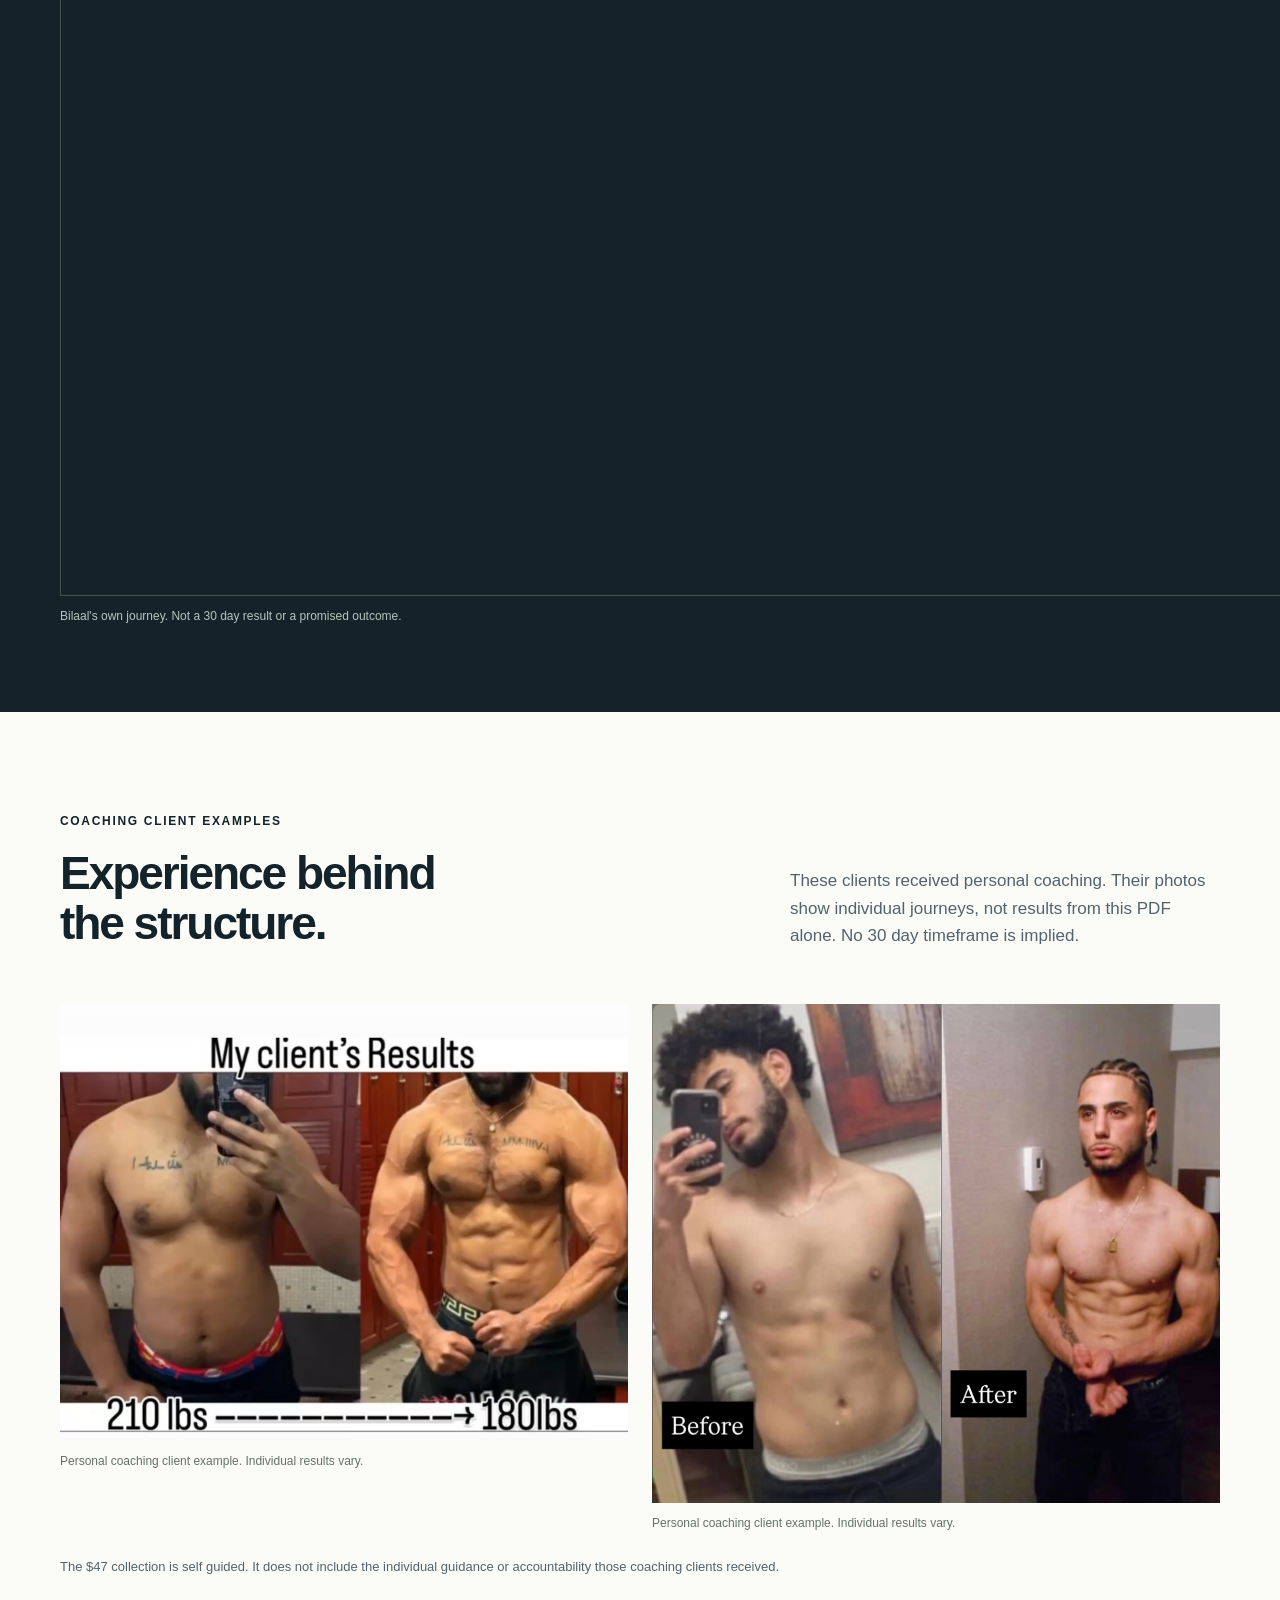
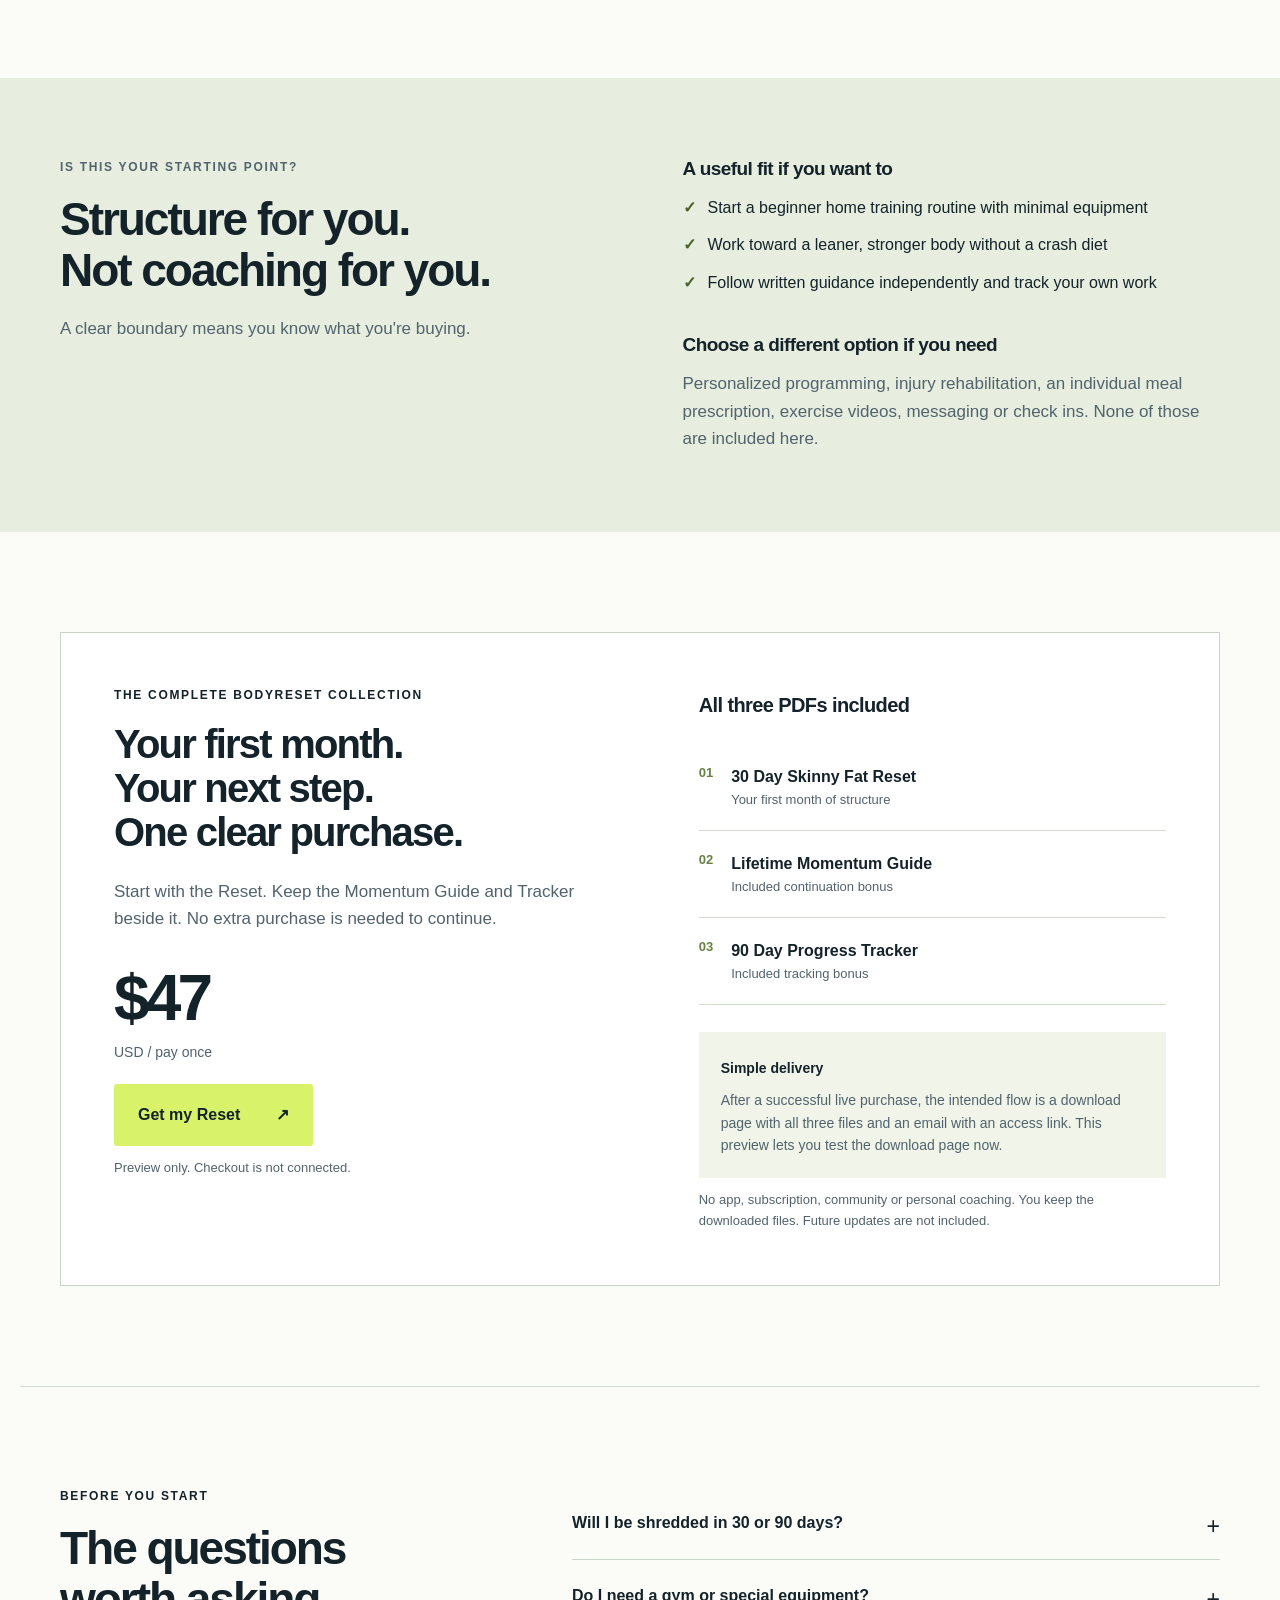
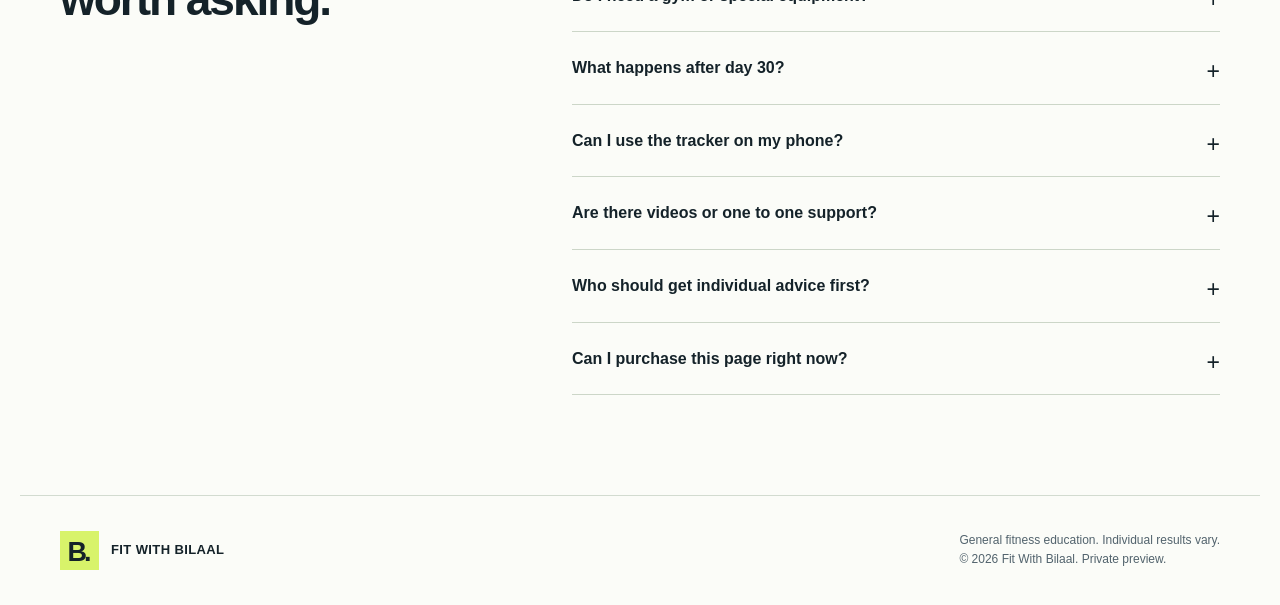
==== commit c39c9baa: "Refresh testimonial image URLs" ====
--- a/index.html
+++ b/index.html
@@ -17,7 +17,7 @@
 </div></section>
 <section class="section wrap"><div class="section-head"><div><p class="eyebrow">THE ROUTINE</p><h2>Your week.<br>Without the guesswork.</h2></div><p class="section-intro">Start with two sets per exercise. Practise the movements. Progress when you earn it, with recovery between strength days.</p></div><div class="week-strip"><div class="strength"><span>MON</span><strong>Strength A</strong><small>Foundation</small></div><div><span>TUE</span><strong>Walk</strong><small>Easy conditioning</small></div><div class="strength"><span>WED</span><strong>Strength B</strong><small>Control</small></div><div><span>THU</span><strong>Walk</strong><small>Easy conditioning</small></div><div class="strength"><span>FRI</span><strong>Strength C</strong><small>Repeatability</small></div><div><span>WEEKEND</span><strong>Recover</strong><small>Rest and review</small></div></div><p class="quiet">Move the days to fit your week while keeping recovery between strength sessions. This is a general plan, not personalized programming.</p></section>
 <section class="story-section"><div class="wrap story-grid"><figure><img src="assets/bilaal-before-after.png" alt="Bilaal's supplied before and after transformation photos" width="1798" height="1716" loading="lazy"><figcaption>Bilaal's own journey. Not a 30 day result or a promised outcome.</figcaption></figure><div><p class="eyebrow">FROM BILAAL</p><h2>I've been at<br>that starting point.</h2><p class="lead">I went from skinny fat to a leaner, stronger physique. I know why you want more than another list of exercises.</p><p>I put this collection together around the training, food decisions and review habits I use in my approach. The aim is simple: make the next step clear enough to follow on your own.</p><p>You get the structure. You do the work. Your progress and timeline will be individual.</p><div class="signature">Bilaal Sulthan <span>FIT WITH BILAAL</span></div></div></div></section>
-<section class="section wrap" id="proof"><div class="section-head"><div><p class="eyebrow">COACHING CLIENT EXAMPLES</p><h2>Experience behind<br>the structure.</h2></div><p class="section-intro">These clients received personal coaching. Their photos show individual journeys, not results from this PDF alone. No 30 day timeframe is implied.</p></div><div class="proof-grid"><figure><img src="assets/coaching-example-1.png" alt="Supplied coaching client before and after photos" width="1080" height="830" loading="lazy"><figcaption>Personal coaching client example. Individual results vary.</figcaption></figure><figure><img src="assets/coaching-example-2.png" alt="Second supplied coaching client before and after photos" width="1080" height="949" loading="lazy"><figcaption>Personal coaching client example. Individual results vary.</figcaption></figure></div><p class="quiet">The $47 collection is self guided. It does not include the individual guidance or accountability those coaching clients received.</p></section>
+<section class="section wrap" id="proof"><div class="section-head"><div><p class="eyebrow">COACHING CLIENT EXAMPLES</p><h2>Experience behind<br>the structure.</h2></div><p class="section-intro">These clients received personal coaching. Their photos show individual journeys, not results from this PDF alone. No 30 day timeframe is implied.</p></div><div class="proof-grid"><figure><img src="assets/coaching-example-1.png?v=ba319f6" alt="Supplied coaching client before and after photos" width="1080" height="830" loading="lazy"><figcaption>Personal coaching client example. Individual results vary.</figcaption></figure><figure><img src="assets/coaching-example-2.png?v=ba319f6" alt="Second supplied coaching client before and after photos" width="1080" height="949" loading="lazy"><figcaption>Personal coaching client example. Individual results vary.</figcaption></figure></div><p class="quiet">The $47 collection is self guided. It does not include the individual guidance or accountability those coaching clients received.</p></section>
 <section class="fit-section"><div class="wrap fit-grid"><div><p class="eyebrow">IS THIS YOUR STARTING POINT?</p><h2>Structure for you.<br>Not coaching for you.</h2><p>A clear boundary means you know what you're buying.</p></div><div><h3>A useful fit if you want to</h3><ul class="checklist"><li>Start a beginner home training routine with minimal equipment</li><li>Work toward a leaner, stronger body without a crash diet</li><li>Follow written guidance independently and track your own work</li></ul><h3>Choose a different option if you need</h3><p>Personalized programming, injury rehabilitation, an individual meal prescription, exercise videos, messaging or check ins. None of those are included here.</p></div></div></section>
 <section class="section wrap" id="get-reset"><div class="offer"><div><p class="eyebrow">THE COMPLETE BODYRESET COLLECTION</p><h2>Your first month.<br>Your next step.<br>One clear purchase.</h2><p>Start with the Reset. Keep the Momentum Guide and Tracker beside it. No extra purchase is needed to continue.</p><div class="price">$47 <span>USD / pay once</span></div><button class="button primary checkout-trigger">Get my Reset <span>↗</span></button><p class="quiet">Preview only. Checkout is not connected.</p></div><div class="offer-includes"><h3>All three PDFs included</h3><ol><li><span>01</span><div><strong>30 Day Skinny Fat Reset</strong><small>Your first month of structure</small></div></li><li><span>02</span><div><strong>Lifetime Momentum Guide</strong><small>Included continuation bonus</small></div></li><li><span>03</span><div><strong>90 Day Progress Tracker</strong><small>Included tracking bonus</small></div></li></ol><div class="delivery-note"><strong>Simple delivery</strong><p>After a successful live purchase, the intended flow is a download page with all three files and an email with an access link. This preview lets you test the download page now.</p></div><p class="quiet">No app, subscription, community or personal coaching. You keep the downloaded files. Future updates are not included.</p></div></div></section>
 <section class="section wrap faq" id="questions"><div><p class="eyebrow">BEFORE YOU START</p><h2>The questions<br>worth asking.</h2></div><div class="questions">
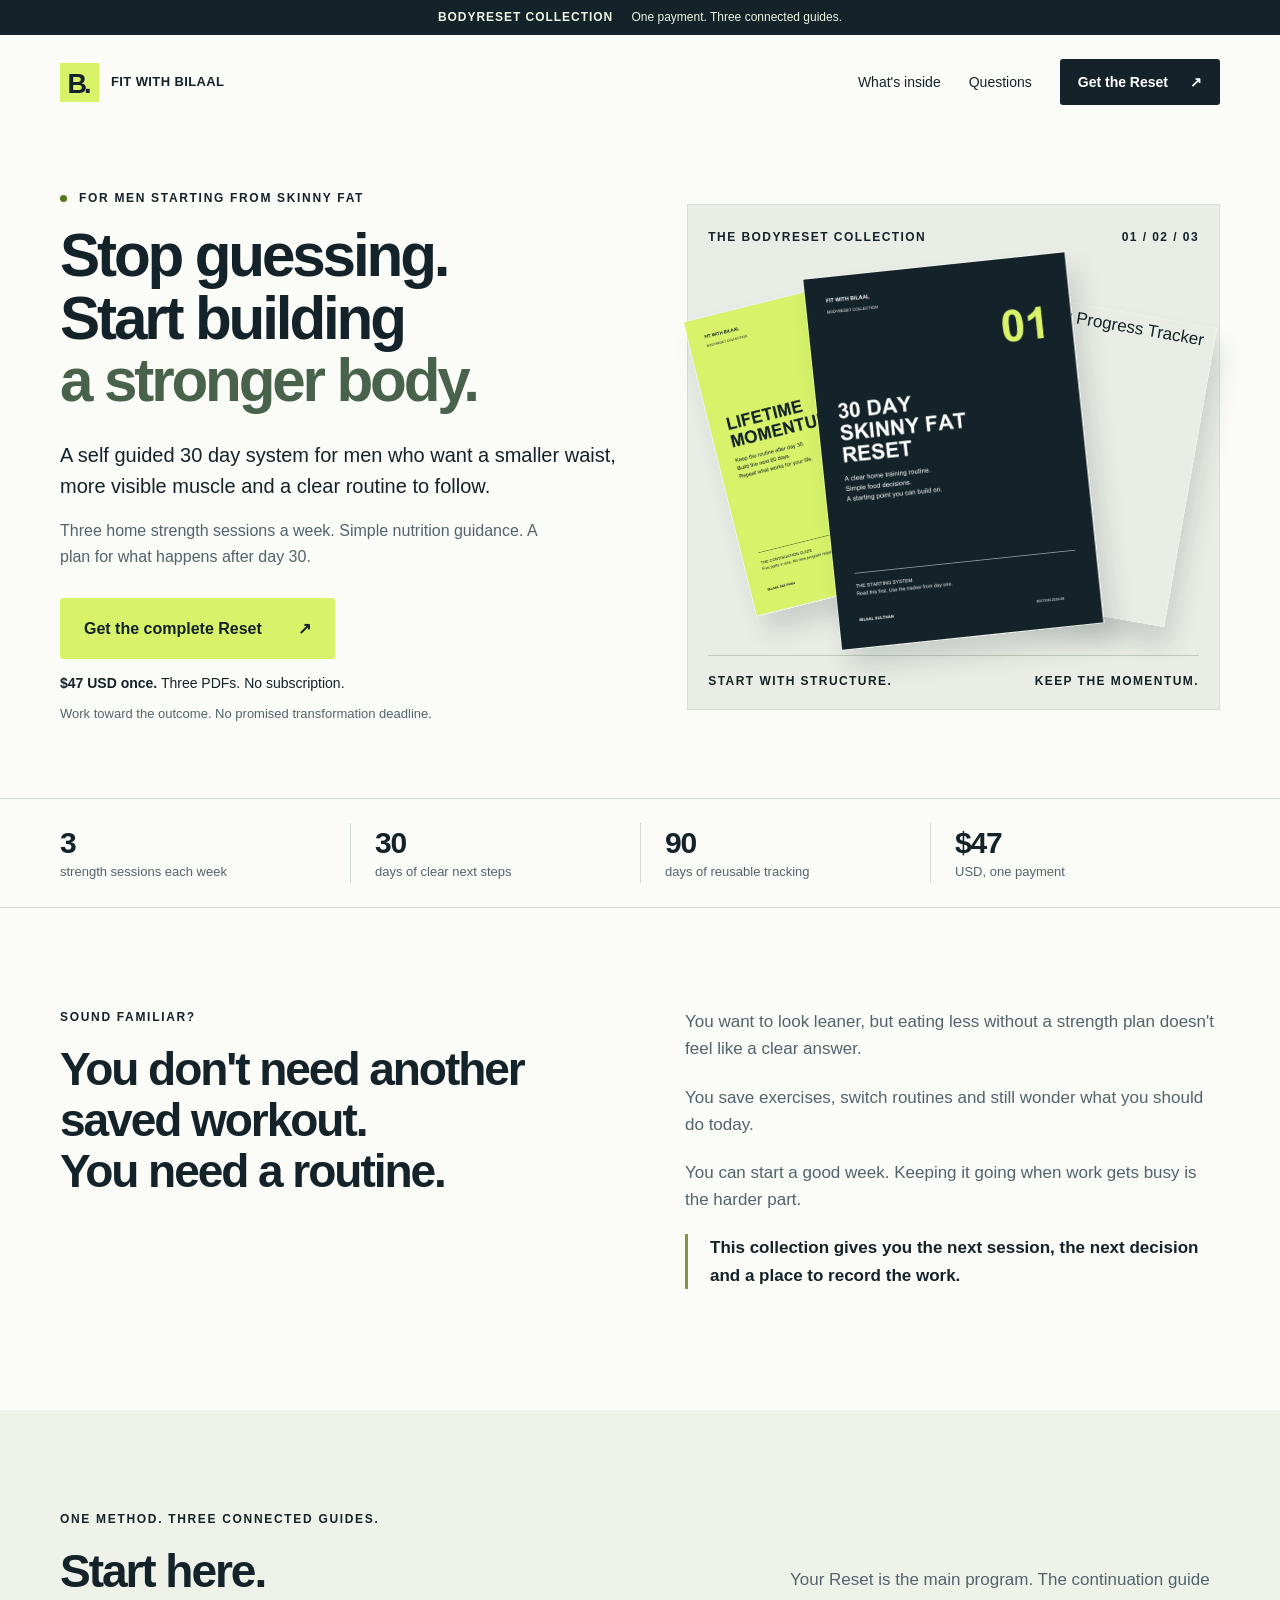
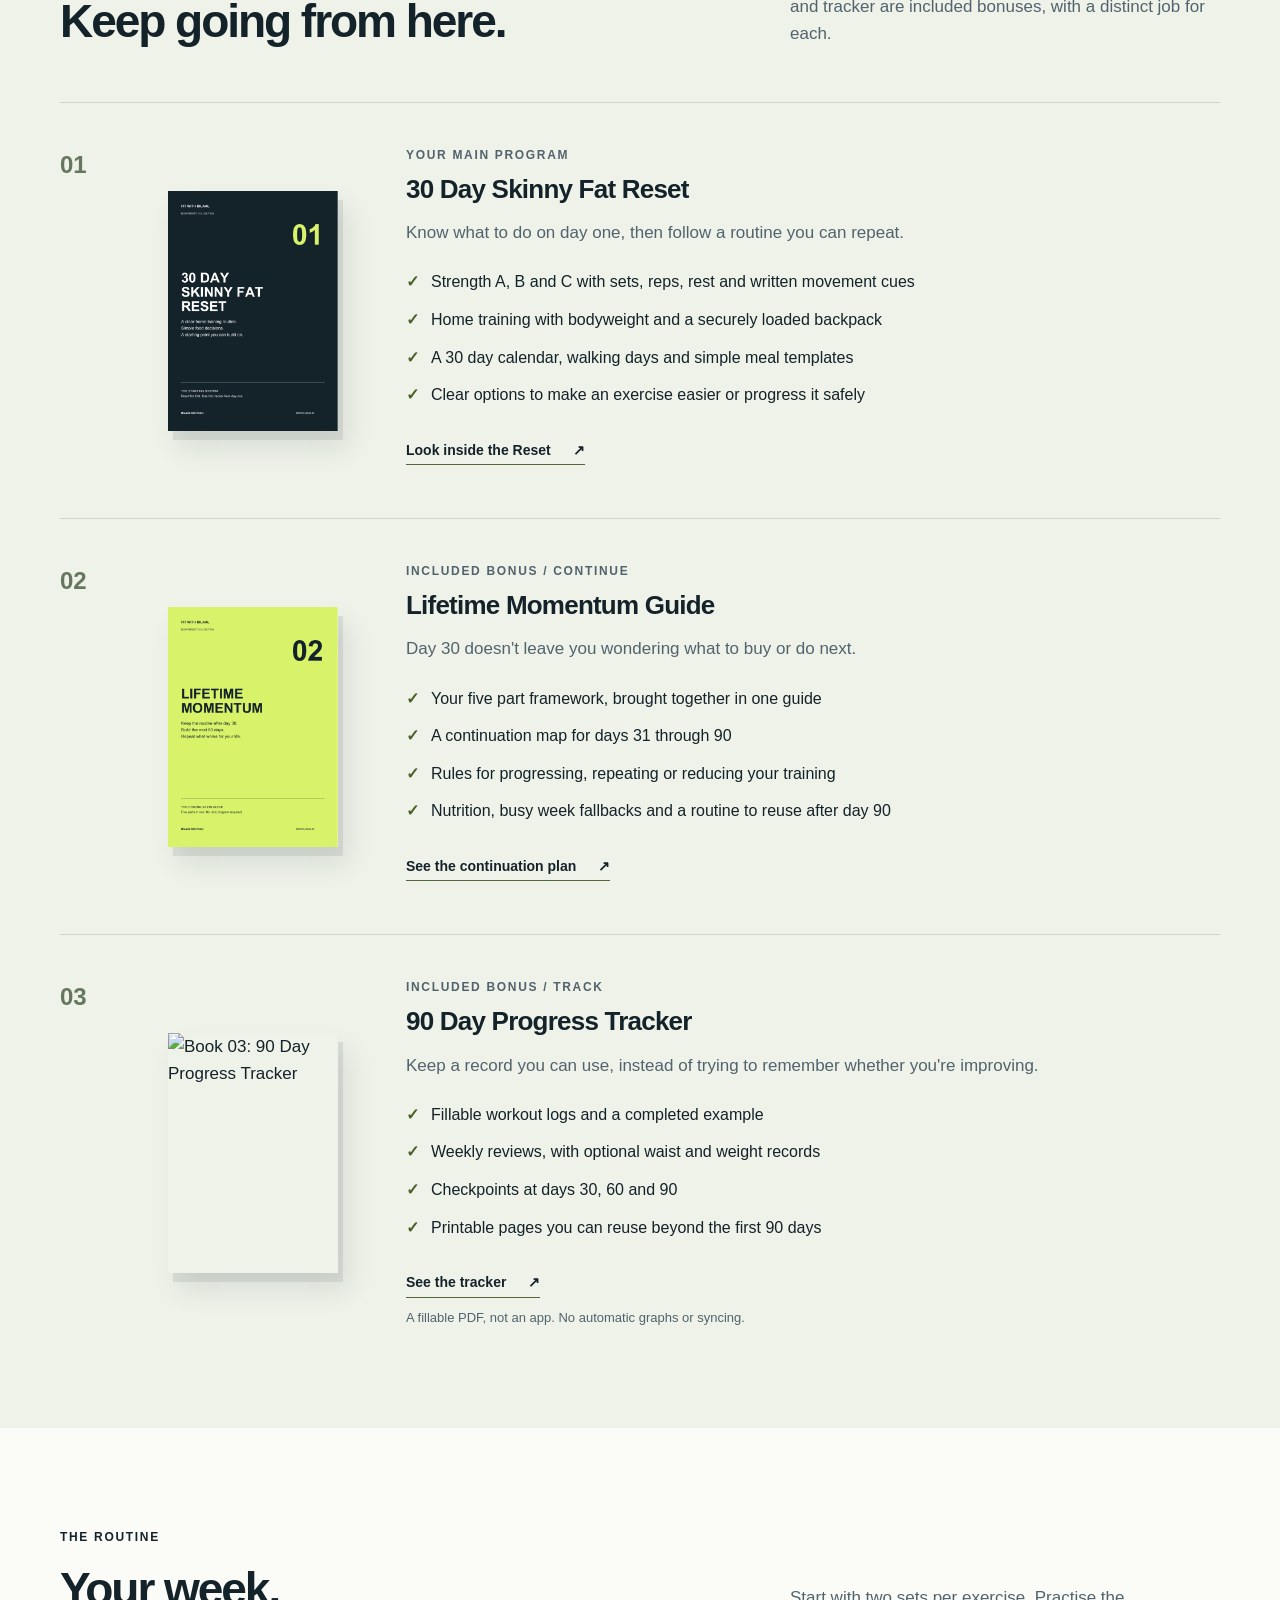
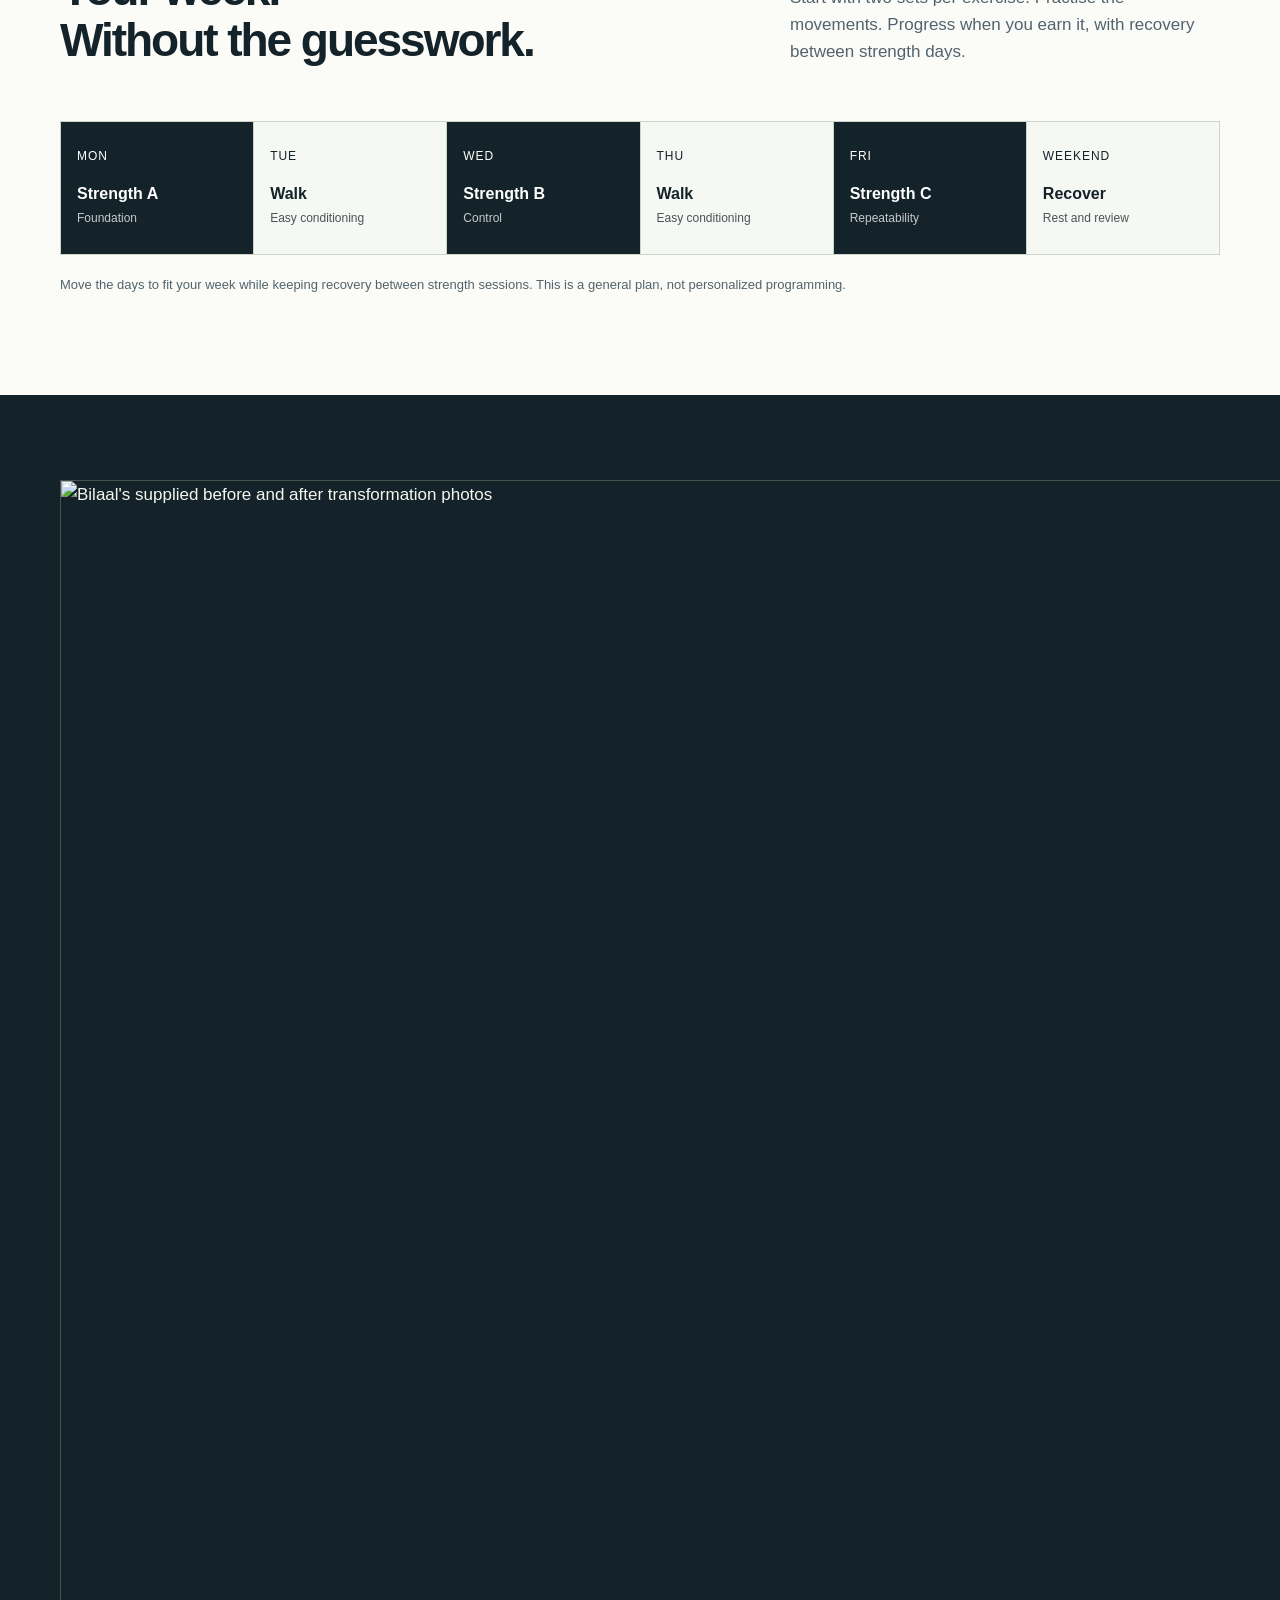
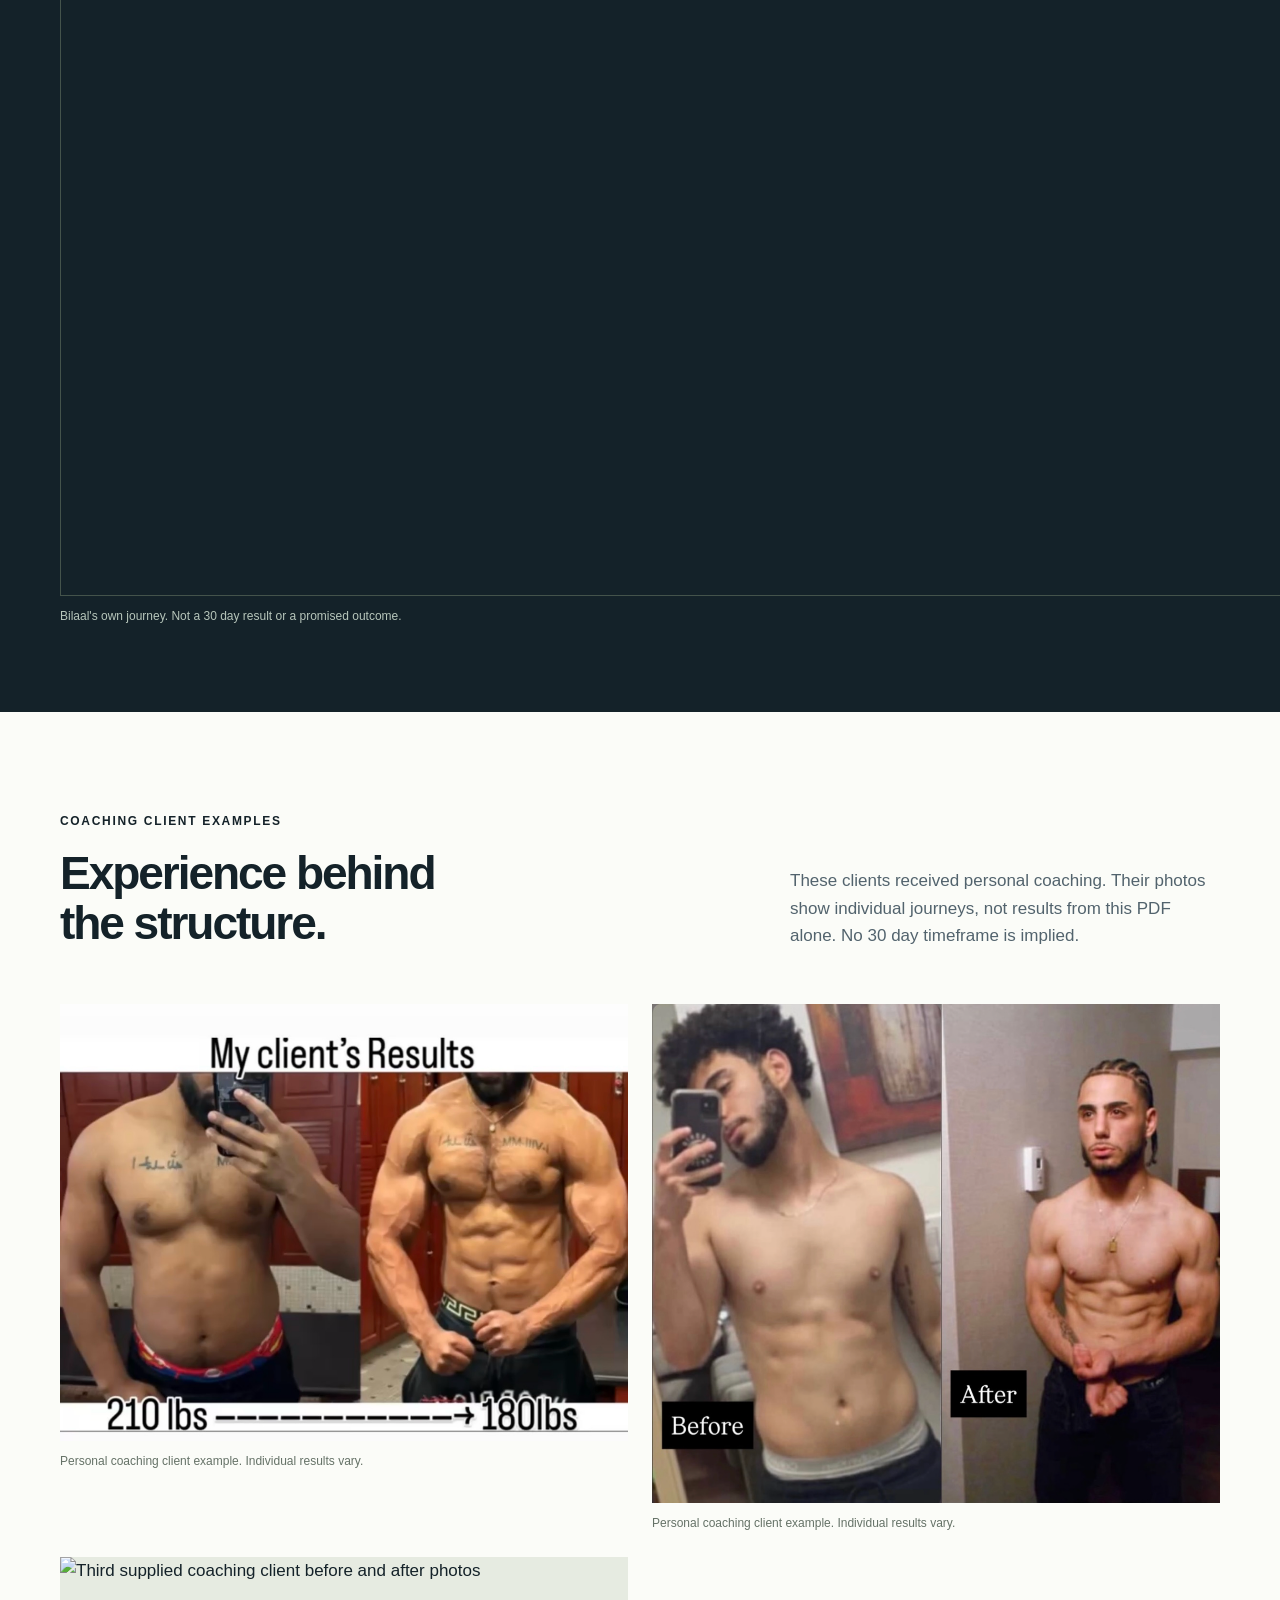
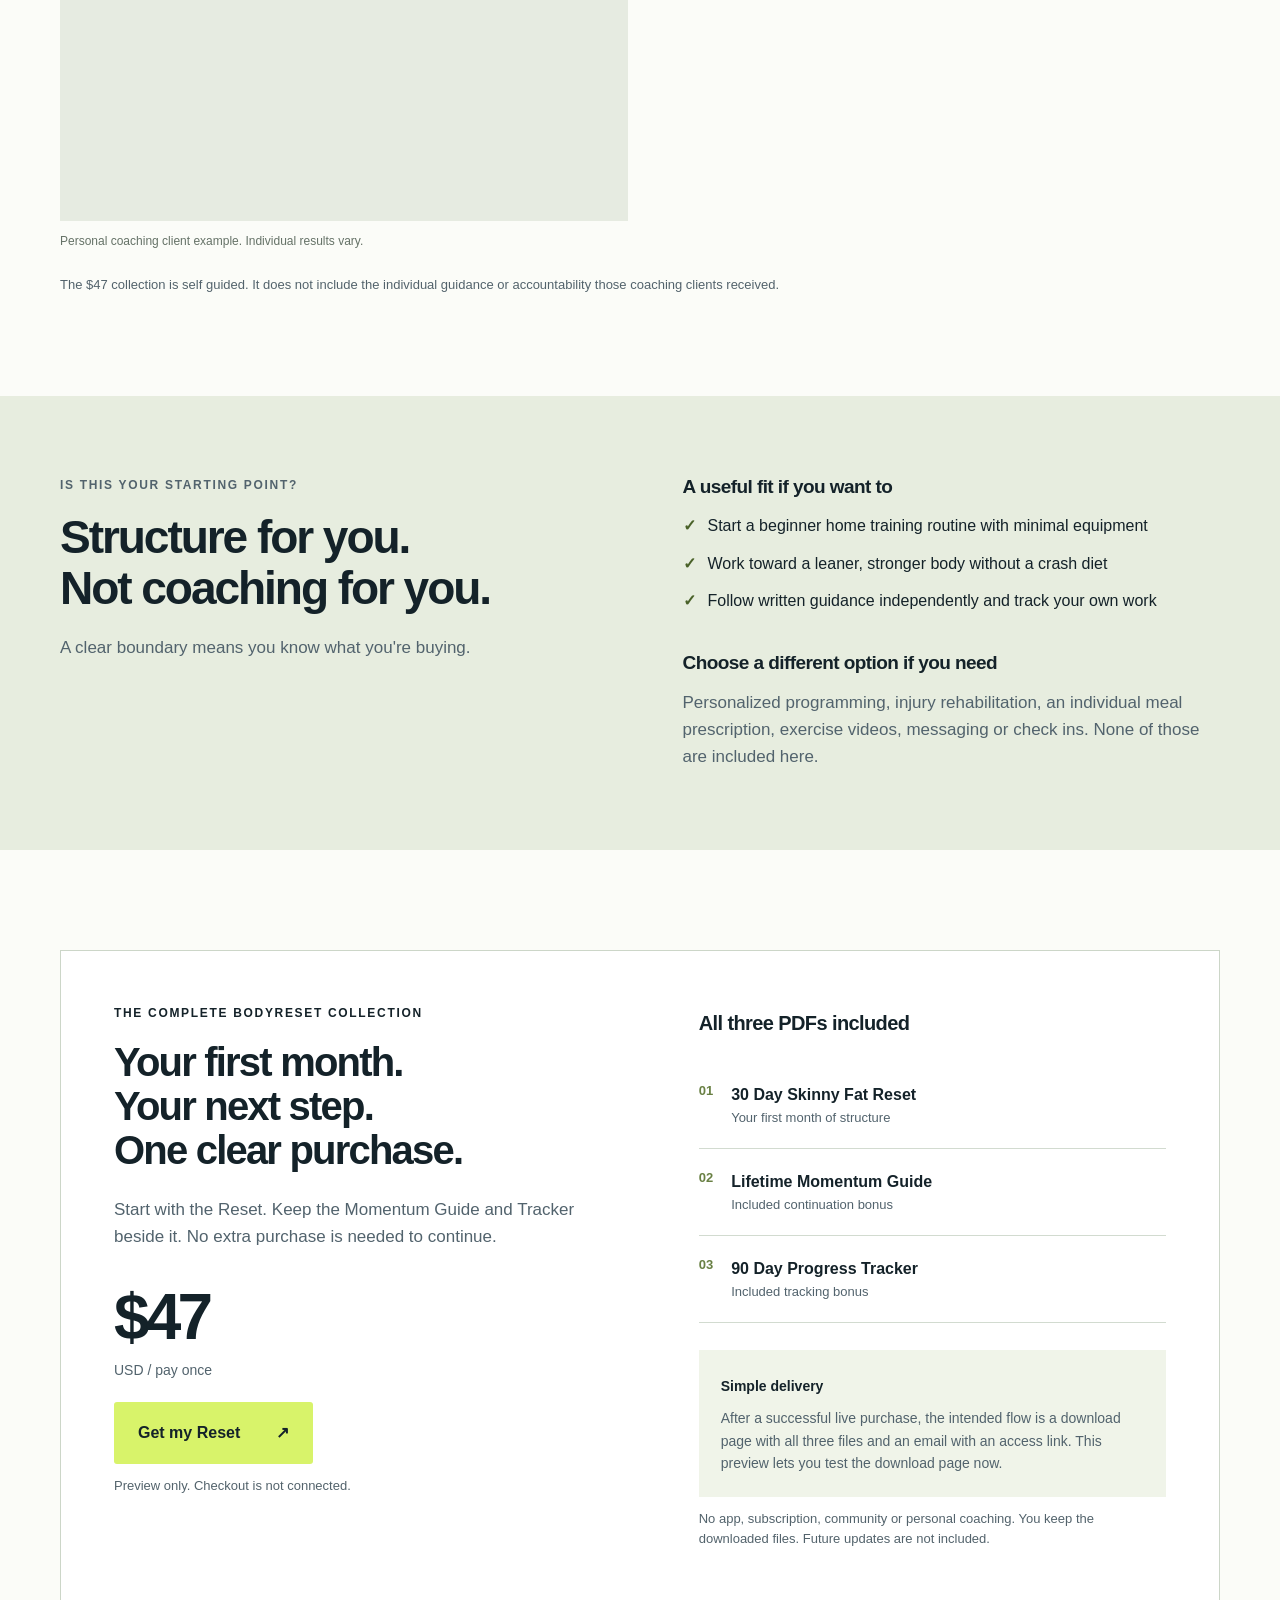
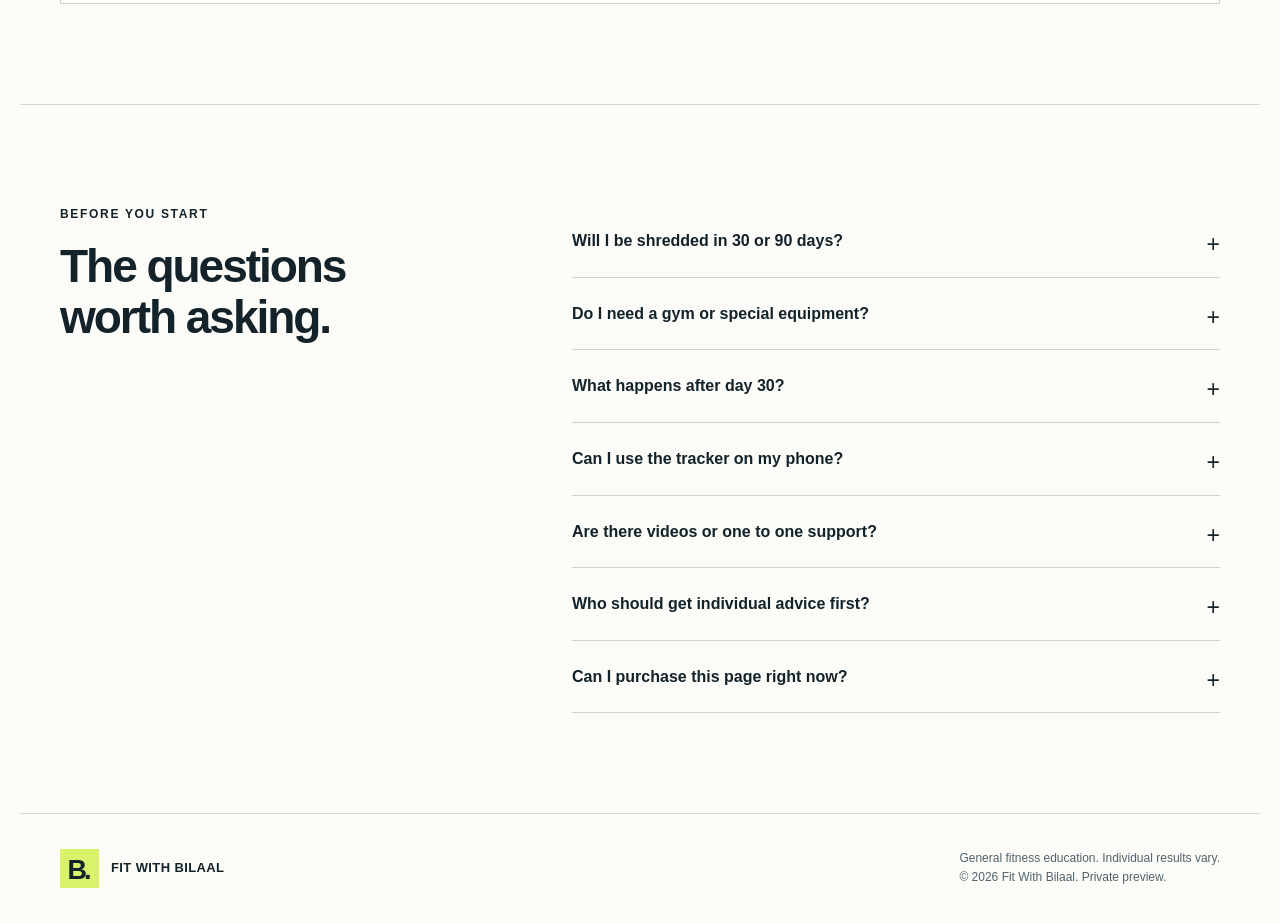
==== commit 5f625f31: "Add third coaching client example" ====
--- a/index.html
+++ b/index.html
@@ -1,36 +1,36 @@
-<!doctype html>
-<html lang="en"><head>
-<meta charset="utf-8"><meta name="viewport" content="width=device-width,initial-scale=1"><meta name="robots" content="noindex,nofollow">
-<meta name="description" content="Bilaal's 30 Day Skinny Fat Reset. A self guided home training plan, Lifetime Momentum Guide and reusable 90 Day Progress Tracker. $47 USD once.">
-<title>30 Day Skinny Fat Reset | Fit With Bilaal</title><link rel="icon" href="assets/favicon.svg" type="image/svg+xml"><link rel="stylesheet" href="styles.css"><script src="app.js" defer></script>
-</head><body>
-<a class="skip" href="#main">Skip to content</a><div class="preview-notice">BODYRESET COLLECTION <span>One payment. Three connected guides.</span></div>
-<header class="nav wrap"><a class="brand" href="index.html"><span class="brand-mark">B.</span>FIT WITH BILAAL</a><nav aria-label="Main navigation"><a class="nav-link" href="#inside">What's inside</a><a class="nav-link" href="#questions">Questions</a><a class="button small" href="#get-reset">Get the Reset <span>↗</span></a></nav></header>
-<main id="main">
-<section class="hero wrap"><div class="hero-copy"><p class="eyebrow"><span class="dot"></span> FOR MEN STARTING FROM SKINNY FAT</p><h1>Stop guessing.<br>Start building<br><span>a stronger body.</span></h1><p class="lead">A self guided 30 day system for men who want a smaller waist, more visible muscle and a clear routine to follow.</p><p class="hero-detail">Three home strength sessions a week. Simple nutrition guidance. A plan for what happens after day 30.</p><a class="button primary" href="#get-reset">Get the complete Reset <span>↗</span></a><p class="purchase-note"><strong>$47 USD once.</strong> Three PDFs. No subscription.</p><p class="quiet">Work toward the outcome. No promised transformation deadline.</p></div><div class="product-scene" aria-label="Preview of the three included guides"><div class="scene-label"><span>THE BODYRESET COLLECTION</span><span>01 / 02 / 03</span></div><div class="cover-stage"><img class="cover back left" src="assets/momentum-cover.png" alt="Lifetime Momentum Guide cover" width="596" height="842"><img class="cover back right" src="assets/tracker-cover.png" alt="90 Day Progress Tracker cover" width="596" height="842"><img class="cover front" src="assets/reset-cover.png" alt="30 Day Skinny Fat Reset cover" width="596" height="842" fetchpriority="high"></div><div class="scene-foot"><span>START WITH STRUCTURE.</span><span>KEEP THE MOMENTUM.</span></div></div></section>
-<div class="facts"><div class="wrap fact-grid"><p><strong>3</strong><span>strength sessions each week</span></p><p><strong>30</strong><span>days of clear next steps</span></p><p><strong>90</strong><span>days of reusable tracking</span></p><p><strong>$47</strong><span>USD, one payment</span></p></div></div>
-<section class="section wrap recognition"><div><p class="eyebrow">SOUND FAMILIAR?</p><h2>You don't need another<br>saved workout.<br>You need a routine.</h2></div><div class="recognition-copy"><p>You want to look leaner, but eating less without a strength plan doesn't feel like a clear answer.</p><p>You save exercises, switch routines and still wonder what you should do today.</p><p>You can start a good week. Keeping it going when work gets busy is the harder part.</p><p class="statement">This collection gives you the next session, the next decision and a place to record the work.</p></div></section>
-<section class="section bundle-section" id="inside"><div class="wrap"><div class="section-head"><div><p class="eyebrow">ONE METHOD. THREE CONNECTED GUIDES.</p><h2>Start here.<br>Keep going from here.</h2></div><p class="section-intro">Your Reset is the main program. The continuation guide and tracker are included bonuses, with a distinct job for each.</p></div>
-<div class="book-row"><div class="book-number">01</div><div class="book-preview"><img src="assets/reset-cover.png" alt="Book 01: 30 Day Skinny Fat Reset" width="596" height="842" loading="lazy"></div><div class="book-copy"><p class="eyebrow">YOUR MAIN PROGRAM</p><h3>30 Day Skinny Fat Reset</h3><p>Know what to do on day one, then follow a routine you can repeat.</p><ul class="checklist"><li>Strength A, B and C with sets, reps, rest and written movement cues</li><li>Home training with bodyweight and a securely loaded backpack</li><li>A 30 day calendar, walking days and simple meal templates</li><li>Clear options to make an exercise easier or progress it safely</li></ul><button class="text-link preview-page" data-image="assets/reset-inside.png" data-alt="Actual Strength A session page from the Reset">Look inside the Reset <span>↗</span></button></div></div>
-<div class="book-row"><div class="book-number">02</div><div class="book-preview"><img src="assets/momentum-cover.png" alt="Book 02: Lifetime Momentum Guide" width="596" height="842" loading="lazy"></div><div class="book-copy"><p class="eyebrow">INCLUDED BONUS / CONTINUE</p><h3>Lifetime Momentum Guide</h3><p>Day 30 doesn't leave you wondering what to buy or do next.</p><ul class="checklist"><li>Your five part framework, brought together in one guide</li><li>A continuation map for days 31 through 90</li><li>Rules for progressing, repeating or reducing your training</li><li>Nutrition, busy week fallbacks and a routine to reuse after day 90</li></ul><button class="text-link preview-page" data-image="assets/momentum-inside.png" data-alt="Actual next 60 days page from the Momentum Guide">See the continuation plan <span>↗</span></button></div></div>
-<div class="book-row"><div class="book-number">03</div><div class="book-preview"><img src="assets/tracker-cover.png" alt="Book 03: 90 Day Progress Tracker" width="596" height="842" loading="lazy"></div><div class="book-copy"><p class="eyebrow">INCLUDED BONUS / TRACK</p><h3>90 Day Progress Tracker</h3><p>Keep a record you can use, instead of trying to remember whether you're improving.</p><ul class="checklist"><li>Fillable workout logs and a completed example</li><li>Weekly reviews, with optional waist and weight records</li><li>Checkpoints at days 30, 60 and 90</li><li>Printable pages you can reuse beyond the first 90 days</li></ul><button class="text-link preview-page" data-image="assets/tracker-inside.png" data-alt="Actual weekly training log from the Progress Tracker">See the tracker <span>↗</span></button><p class="quiet">A fillable PDF, not an app. No automatic graphs or syncing.</p></div></div>
-</div></section>
-<section class="section wrap"><div class="section-head"><div><p class="eyebrow">THE ROUTINE</p><h2>Your week.<br>Without the guesswork.</h2></div><p class="section-intro">Start with two sets per exercise. Practise the movements. Progress when you earn it, with recovery between strength days.</p></div><div class="week-strip"><div class="strength"><span>MON</span><strong>Strength A</strong><small>Foundation</small></div><div><span>TUE</span><strong>Walk</strong><small>Easy conditioning</small></div><div class="strength"><span>WED</span><strong>Strength B</strong><small>Control</small></div><div><span>THU</span><strong>Walk</strong><small>Easy conditioning</small></div><div class="strength"><span>FRI</span><strong>Strength C</strong><small>Repeatability</small></div><div><span>WEEKEND</span><strong>Recover</strong><small>Rest and review</small></div></div><p class="quiet">Move the days to fit your week while keeping recovery between strength sessions. This is a general plan, not personalized programming.</p></section>
-<section class="story-section"><div class="wrap story-grid"><figure><img src="assets/bilaal-before-after.png" alt="Bilaal's supplied before and after transformation photos" width="1798" height="1716" loading="lazy"><figcaption>Bilaal's own journey. Not a 30 day result or a promised outcome.</figcaption></figure><div><p class="eyebrow">FROM BILAAL</p><h2>I've been at<br>that starting point.</h2><p class="lead">I went from skinny fat to a leaner, stronger physique. I know why you want more than another list of exercises.</p><p>I put this collection together around the training, food decisions and review habits I use in my approach. The aim is simple: make the next step clear enough to follow on your own.</p><p>You get the structure. You do the work. Your progress and timeline will be individual.</p><div class="signature">Bilaal Sulthan <span>FIT WITH BILAAL</span></div></div></div></section>
-<section class="section wrap" id="proof"><div class="section-head"><div><p class="eyebrow">COACHING CLIENT EXAMPLES</p><h2>Experience behind<br>the structure.</h2></div><p class="section-intro">These clients received personal coaching. Their photos show individual journeys, not results from this PDF alone. No 30 day timeframe is implied.</p></div><div class="proof-grid"><figure><img src="assets/coaching-example-1.png?v=ba319f6" alt="Supplied coaching client before and after photos" width="1080" height="830" loading="lazy"><figcaption>Personal coaching client example. Individual results vary.</figcaption></figure><figure><img src="assets/coaching-example-2.png?v=ba319f6" alt="Second supplied coaching client before and after photos" width="1080" height="949" loading="lazy"><figcaption>Personal coaching client example. Individual results vary.</figcaption></figure></div><p class="quiet">The $47 collection is self guided. It does not include the individual guidance or accountability those coaching clients received.</p></section>
-<section class="fit-section"><div class="wrap fit-grid"><div><p class="eyebrow">IS THIS YOUR STARTING POINT?</p><h2>Structure for you.<br>Not coaching for you.</h2><p>A clear boundary means you know what you're buying.</p></div><div><h3>A useful fit if you want to</h3><ul class="checklist"><li>Start a beginner home training routine with minimal equipment</li><li>Work toward a leaner, stronger body without a crash diet</li><li>Follow written guidance independently and track your own work</li></ul><h3>Choose a different option if you need</h3><p>Personalized programming, injury rehabilitation, an individual meal prescription, exercise videos, messaging or check ins. None of those are included here.</p></div></div></section>
-<section class="section wrap" id="get-reset"><div class="offer"><div><p class="eyebrow">THE COMPLETE BODYRESET COLLECTION</p><h2>Your first month.<br>Your next step.<br>One clear purchase.</h2><p>Start with the Reset. Keep the Momentum Guide and Tracker beside it. No extra purchase is needed to continue.</p><div class="price">$47 <span>USD / pay once</span></div><button class="button primary checkout-trigger">Get my Reset <span>↗</span></button><p class="quiet">Preview only. Checkout is not connected.</p></div><div class="offer-includes"><h3>All three PDFs included</h3><ol><li><span>01</span><div><strong>30 Day Skinny Fat Reset</strong><small>Your first month of structure</small></div></li><li><span>02</span><div><strong>Lifetime Momentum Guide</strong><small>Included continuation bonus</small></div></li><li><span>03</span><div><strong>90 Day Progress Tracker</strong><small>Included tracking bonus</small></div></li></ol><div class="delivery-note"><strong>Simple delivery</strong><p>After a successful live purchase, the intended flow is a download page with all three files and an email with an access link. This preview lets you test the download page now.</p></div><p class="quiet">No app, subscription, community or personal coaching. You keep the downloaded files. Future updates are not included.</p></div></div></section>
-<section class="section wrap faq" id="questions"><div><p class="eyebrow">BEFORE YOU START</p><h2>The questions<br>worth asking.</h2></div><div class="questions">
-<details><summary>Will I be shredded in 30 or 90 days?</summary><p>No specific result or deadline is guaranteed. The first 30 days establish your routine. Your starting point, consistency, nutrition, recovery and other individual factors affect progress. The continuation guide helps you keep working beyond the reset.</p></details>
-<details><summary>Do I need a gym or special equipment?</summary><p>No gym is needed. You need clear floor space, a stable chair, a fixed counter or wall and a secure backpack you can load safely. Pulling and hinging exercises use the backpack. This is not a completely equipment free plan.</p></details>
-<details><summary>What happens after day 30?</summary><p>Continue the same weekly routine and tracker. The included Lifetime Momentum Guide gives you a days 31 to 90 map, progression decisions and principles to reuse afterward. Lifetime means reusable guidance, not lifetime coaching or ongoing updates.</p></details>
-<details><summary>Can I use the tracker on my phone?</summary><p>The tracker has fillable fields. Use a PDF reader that supports saving forms and test a saved entry first; some phone preview apps do not preserve them. You can also print the pages. It does not calculate trends or sync automatically.</p></details>
-<details><summary>Are there videos or one to one support?</summary><p>No. You receive written exercise cues, easier variations and progression rules. Videos, Trainerize, personalized adjustments, messaging, calls and community access are not included.</p></details>
-<details><summary>Who should get individual advice first?</summary><p>This is general education for generally healthy adults, not treatment or rehabilitation. If you have medical conditions, injuries or dietary restrictions, seek qualified guidance. It is not a weight loss plan for minors, people who are underweight or anyone with a history of disordered eating.</p></details>
-<details><summary>Can I purchase this page right now?</summary><p>No. This is a private working preview. Payment, purchase verification and automated delivery are not connected. Refund terms, business contact details and checkout policies must be confirmed before the live launch. No card or personal information is collected here.</p></details>
-</div></section>
-</main><footer class="wrap footer"><a class="brand" href="#main"><span class="brand-mark">B.</span>FIT WITH BILAAL</a><p>General fitness education. Individual results vary.<br>© 2026 Fit With Bilaal. Private preview.</p></footer>
-<dialog id="sample-dialog" aria-labelledby="sample-title"><div class="dialog-top"><h2 id="sample-title">Inside the collection</h2><button class="close-dialog icon-button" aria-label="Close page preview">×</button></div><img id="sample-image" alt="" width="596" height="842"></dialog>
-<dialog id="checkout-dialog" aria-labelledby="checkout-title"><div class="dialog-top"><p class="eyebrow">CHECKOUT PREVIEW</p><button class="close-dialog icon-button" aria-label="Close checkout preview">×</button></div><h2 id="checkout-title">Your complete collection.</h2><p>30 Day Reset + Momentum Guide + Progress Tracker.</p><p class="price">$47 <span>USD once</span></p><div class="preview-box"><strong>No purchase is happening.</strong><p>The live checkout is not connected. This button opens the sample delivery page, so you can review the experience without entering payment details.</p></div><a class="button primary full" href="delivery.html">Preview my download page <span>↗</span></a></dialog>
-</body></html>
+<!doctype html>
+<html lang="en"><head>
+<meta charset="utf-8"><meta name="viewport" content="width=device-width,initial-scale=1"><meta name="robots" content="noindex,nofollow">
+<meta name="description" content="Bilaal's 30 Day Skinny Fat Reset. A self guided home training plan, Lifetime Momentum Guide and reusable 90 Day Progress Tracker. $47 USD once.">
+<title>30 Day Skinny Fat Reset | Fit With Bilaal</title><link rel="icon" href="assets/favicon.svg" type="image/svg+xml"><link rel="stylesheet" href="styles.css"><script src="app.js" defer></script>
+</head><body>
+<a class="skip" href="#main">Skip to content</a><div class="preview-notice">BODYRESET COLLECTION <span>One payment. Three connected guides.</span></div>
+<header class="nav wrap"><a class="brand" href="index.html"><span class="brand-mark">B.</span>FIT WITH BILAAL</a><nav aria-label="Main navigation"><a class="nav-link" href="#inside">What's inside</a><a class="nav-link" href="#questions">Questions</a><a class="button small" href="#get-reset">Get the Reset <span>↗</span></a></nav></header>
+<main id="main">
+<section class="hero wrap"><div class="hero-copy"><p class="eyebrow"><span class="dot"></span> FOR MEN STARTING FROM SKINNY FAT</p><h1>Stop guessing.<br>Start building<br><span>a stronger body.</span></h1><p class="lead">A self guided 30 day system for men who want a smaller waist, more visible muscle and a clear routine to follow.</p><p class="hero-detail">Three home strength sessions a week. Simple nutrition guidance. A plan for what happens after day 30.</p><a class="button primary" href="#get-reset">Get the complete Reset <span>↗</span></a><p class="purchase-note"><strong>$47 USD once.</strong> Three PDFs. No subscription.</p><p class="quiet">Work toward the outcome. No promised transformation deadline.</p></div><div class="product-scene" aria-label="Preview of the three included guides"><div class="scene-label"><span>THE BODYRESET COLLECTION</span><span>01 / 02 / 03</span></div><div class="cover-stage"><img class="cover back left" src="assets/momentum-cover.png" alt="Lifetime Momentum Guide cover" width="596" height="842"><img class="cover back right" src="assets/tracker-cover.png" alt="90 Day Progress Tracker cover" width="596" height="842"><img class="cover front" src="assets/reset-cover.png" alt="30 Day Skinny Fat Reset cover" width="596" height="842" fetchpriority="high"></div><div class="scene-foot"><span>START WITH STRUCTURE.</span><span>KEEP THE MOMENTUM.</span></div></div></section>
+<div class="facts"><div class="wrap fact-grid"><p><strong>3</strong><span>strength sessions each week</span></p><p><strong>30</strong><span>days of clear next steps</span></p><p><strong>90</strong><span>days of reusable tracking</span></p><p><strong>$47</strong><span>USD, one payment</span></p></div></div>
+<section class="section wrap recognition"><div><p class="eyebrow">SOUND FAMILIAR?</p><h2>You don't need another<br>saved workout.<br>You need a routine.</h2></div><div class="recognition-copy"><p>You want to look leaner, but eating less without a strength plan doesn't feel like a clear answer.</p><p>You save exercises, switch routines and still wonder what you should do today.</p><p>You can start a good week. Keeping it going when work gets busy is the harder part.</p><p class="statement">This collection gives you the next session, the next decision and a place to record the work.</p></div></section>
+<section class="section bundle-section" id="inside"><div class="wrap"><div class="section-head"><div><p class="eyebrow">ONE METHOD. THREE CONNECTED GUIDES.</p><h2>Start here.<br>Keep going from here.</h2></div><p class="section-intro">Your Reset is the main program. The continuation guide and tracker are included bonuses, with a distinct job for each.</p></div>
+<div class="book-row"><div class="book-number">01</div><div class="book-preview"><img src="assets/reset-cover.png" alt="Book 01: 30 Day Skinny Fat Reset" width="596" height="842" loading="lazy"></div><div class="book-copy"><p class="eyebrow">YOUR MAIN PROGRAM</p><h3>30 Day Skinny Fat Reset</h3><p>Know what to do on day one, then follow a routine you can repeat.</p><ul class="checklist"><li>Strength A, B and C with sets, reps, rest and written movement cues</li><li>Home training with bodyweight and a securely loaded backpack</li><li>A 30 day calendar, walking days and simple meal templates</li><li>Clear options to make an exercise easier or progress it safely</li></ul><button class="text-link preview-page" data-image="assets/reset-inside.png" data-alt="Actual Strength A session page from the Reset">Look inside the Reset <span>↗</span></button></div></div>
+<div class="book-row"><div class="book-number">02</div><div class="book-preview"><img src="assets/momentum-cover.png" alt="Book 02: Lifetime Momentum Guide" width="596" height="842" loading="lazy"></div><div class="book-copy"><p class="eyebrow">INCLUDED BONUS / CONTINUE</p><h3>Lifetime Momentum Guide</h3><p>Day 30 doesn't leave you wondering what to buy or do next.</p><ul class="checklist"><li>Your five part framework, brought together in one guide</li><li>A continuation map for days 31 through 90</li><li>Rules for progressing, repeating or reducing your training</li><li>Nutrition, busy week fallbacks and a routine to reuse after day 90</li></ul><button class="text-link preview-page" data-image="assets/momentum-inside.png" data-alt="Actual next 60 days page from the Momentum Guide">See the continuation plan <span>↗</span></button></div></div>
+<div class="book-row"><div class="book-number">03</div><div class="book-preview"><img src="assets/tracker-cover.png" alt="Book 03: 90 Day Progress Tracker" width="596" height="842" loading="lazy"></div><div class="book-copy"><p class="eyebrow">INCLUDED BONUS / TRACK</p><h3>90 Day Progress Tracker</h3><p>Keep a record you can use, instead of trying to remember whether you're improving.</p><ul class="checklist"><li>Fillable workout logs and a completed example</li><li>Weekly reviews, with optional waist and weight records</li><li>Checkpoints at days 30, 60 and 90</li><li>Printable pages you can reuse beyond the first 90 days</li></ul><button class="text-link preview-page" data-image="assets/tracker-inside.png" data-alt="Actual weekly training log from the Progress Tracker">See the tracker <span>↗</span></button><p class="quiet">A fillable PDF, not an app. No automatic graphs or syncing.</p></div></div>
+</div></section>
+<section class="section wrap"><div class="section-head"><div><p class="eyebrow">THE ROUTINE</p><h2>Your week.<br>Without the guesswork.</h2></div><p class="section-intro">Start with two sets per exercise. Practise the movements. Progress when you earn it, with recovery between strength days.</p></div><div class="week-strip"><div class="strength"><span>MON</span><strong>Strength A</strong><small>Foundation</small></div><div><span>TUE</span><strong>Walk</strong><small>Easy conditioning</small></div><div class="strength"><span>WED</span><strong>Strength B</strong><small>Control</small></div><div><span>THU</span><strong>Walk</strong><small>Easy conditioning</small></div><div class="strength"><span>FRI</span><strong>Strength C</strong><small>Repeatability</small></div><div><span>WEEKEND</span><strong>Recover</strong><small>Rest and review</small></div></div><p class="quiet">Move the days to fit your week while keeping recovery between strength sessions. This is a general plan, not personalized programming.</p></section>
+<section class="story-section"><div class="wrap story-grid"><figure><img src="assets/bilaal-before-after.png" alt="Bilaal's supplied before and after transformation photos" width="1798" height="1716" loading="lazy"><figcaption>Bilaal's own journey. Not a 30 day result or a promised outcome.</figcaption></figure><div><p class="eyebrow">FROM BILAAL</p><h2>I've been at<br>that starting point.</h2><p class="lead">I went from skinny fat to a leaner, stronger physique. I know why you want more than another list of exercises.</p><p>I put this collection together around the training, food decisions and review habits I use in my approach. The aim is simple: make the next step clear enough to follow on your own.</p><p>You get the structure. You do the work. Your progress and timeline will be individual.</p><div class="signature">Bilaal Sulthan <span>FIT WITH BILAAL</span></div></div></div></section>
+<section class="section wrap" id="proof"><div class="section-head"><div><p class="eyebrow">COACHING CLIENT EXAMPLES</p><h2>Experience behind<br>the structure.</h2></div><p class="section-intro">These clients received personal coaching. Their photos show individual journeys, not results from this PDF alone. No 30 day timeframe is implied.</p></div><div class="proof-grid"><figure><img src="assets/coaching-example-1.png?v=ba319f6" alt="Supplied coaching client before and after photos" width="1080" height="830" loading="lazy"><figcaption>Personal coaching client example. Individual results vary.</figcaption></figure><figure><img src="assets/coaching-example-2.png?v=ba319f6" alt="Second supplied coaching client before and after photos" width="1080" height="949" loading="lazy"><figcaption>Personal coaching client example. Individual results vary.</figcaption></figure><figure><img src="assets/coaching-example-3.png" alt="Third supplied coaching client before and after photos" width="1080" height="502" loading="lazy"><figcaption>Personal coaching client example. Individual results vary.</figcaption></figure></div><p class="quiet">The $47 collection is self guided. It does not include the individual guidance or accountability those coaching clients received.</p></section>
+<section class="fit-section"><div class="wrap fit-grid"><div><p class="eyebrow">IS THIS YOUR STARTING POINT?</p><h2>Structure for you.<br>Not coaching for you.</h2><p>A clear boundary means you know what you're buying.</p></div><div><h3>A useful fit if you want to</h3><ul class="checklist"><li>Start a beginner home training routine with minimal equipment</li><li>Work toward a leaner, stronger body without a crash diet</li><li>Follow written guidance independently and track your own work</li></ul><h3>Choose a different option if you need</h3><p>Personalized programming, injury rehabilitation, an individual meal prescription, exercise videos, messaging or check ins. None of those are included here.</p></div></div></section>
+<section class="section wrap" id="get-reset"><div class="offer"><div><p class="eyebrow">THE COMPLETE BODYRESET COLLECTION</p><h2>Your first month.<br>Your next step.<br>One clear purchase.</h2><p>Start with the Reset. Keep the Momentum Guide and Tracker beside it. No extra purchase is needed to continue.</p><div class="price">$47 <span>USD / pay once</span></div><button class="button primary checkout-trigger">Get my Reset <span>↗</span></button><p class="quiet">Preview only. Checkout is not connected.</p></div><div class="offer-includes"><h3>All three PDFs included</h3><ol><li><span>01</span><div><strong>30 Day Skinny Fat Reset</strong><small>Your first month of structure</small></div></li><li><span>02</span><div><strong>Lifetime Momentum Guide</strong><small>Included continuation bonus</small></div></li><li><span>03</span><div><strong>90 Day Progress Tracker</strong><small>Included tracking bonus</small></div></li></ol><div class="delivery-note"><strong>Simple delivery</strong><p>After a successful live purchase, the intended flow is a download page with all three files and an email with an access link. This preview lets you test the download page now.</p></div><p class="quiet">No app, subscription, community or personal coaching. You keep the downloaded files. Future updates are not included.</p></div></div></section>
+<section class="section wrap faq" id="questions"><div><p class="eyebrow">BEFORE YOU START</p><h2>The questions<br>worth asking.</h2></div><div class="questions">
+<details><summary>Will I be shredded in 30 or 90 days?</summary><p>No specific result or deadline is guaranteed. The first 30 days establish your routine. Your starting point, consistency, nutrition, recovery and other individual factors affect progress. The continuation guide helps you keep working beyond the reset.</p></details>
+<details><summary>Do I need a gym or special equipment?</summary><p>No gym is needed. You need clear floor space, a stable chair, a fixed counter or wall and a secure backpack you can load safely. Pulling and hinging exercises use the backpack. This is not a completely equipment free plan.</p></details>
+<details><summary>What happens after day 30?</summary><p>Continue the same weekly routine and tracker. The included Lifetime Momentum Guide gives you a days 31 to 90 map, progression decisions and principles to reuse afterward. Lifetime means reusable guidance, not lifetime coaching or ongoing updates.</p></details>
+<details><summary>Can I use the tracker on my phone?</summary><p>The tracker has fillable fields. Use a PDF reader that supports saving forms and test a saved entry first; some phone preview apps do not preserve them. You can also print the pages. It does not calculate trends or sync automatically.</p></details>
+<details><summary>Are there videos or one to one support?</summary><p>No. You receive written exercise cues, easier variations and progression rules. Videos, Trainerize, personalized adjustments, messaging, calls and community access are not included.</p></details>
+<details><summary>Who should get individual advice first?</summary><p>This is general education for generally healthy adults, not treatment or rehabilitation. If you have medical conditions, injuries or dietary restrictions, seek qualified guidance. It is not a weight loss plan for minors, people who are underweight or anyone with a history of disordered eating.</p></details>
+<details><summary>Can I purchase this page right now?</summary><p>No. This is a private working preview. Payment, purchase verification and automated delivery are not connected. Refund terms, business contact details and checkout policies must be confirmed before the live launch. No card or personal information is collected here.</p></details>
+</div></section>
+</main><footer class="wrap footer"><a class="brand" href="#main"><span class="brand-mark">B.</span>FIT WITH BILAAL</a><p>General fitness education. Individual results vary.<br>© 2026 Fit With Bilaal. Private preview.</p></footer>
+<dialog id="sample-dialog" aria-labelledby="sample-title"><div class="dialog-top"><h2 id="sample-title">Inside the collection</h2><button class="close-dialog icon-button" aria-label="Close page preview">×</button></div><img id="sample-image" alt="" width="596" height="842"></dialog>
+<dialog id="checkout-dialog" aria-labelledby="checkout-title"><div class="dialog-top"><p class="eyebrow">CHECKOUT PREVIEW</p><button class="close-dialog icon-button" aria-label="Close checkout preview">×</button></div><h2 id="checkout-title">Your complete collection.</h2><p>30 Day Reset + Momentum Guide + Progress Tracker.</p><p class="price">$47 <span>USD once</span></p><div class="preview-box"><strong>No purchase is happening.</strong><p>The live checkout is not connected. This button opens the sample delivery page, so you can review the experience without entering payment details.</p></div><a class="button primary full" href="delivery.html">Preview my download page <span>↗</span></a></dialog>
+</body></html>
 
